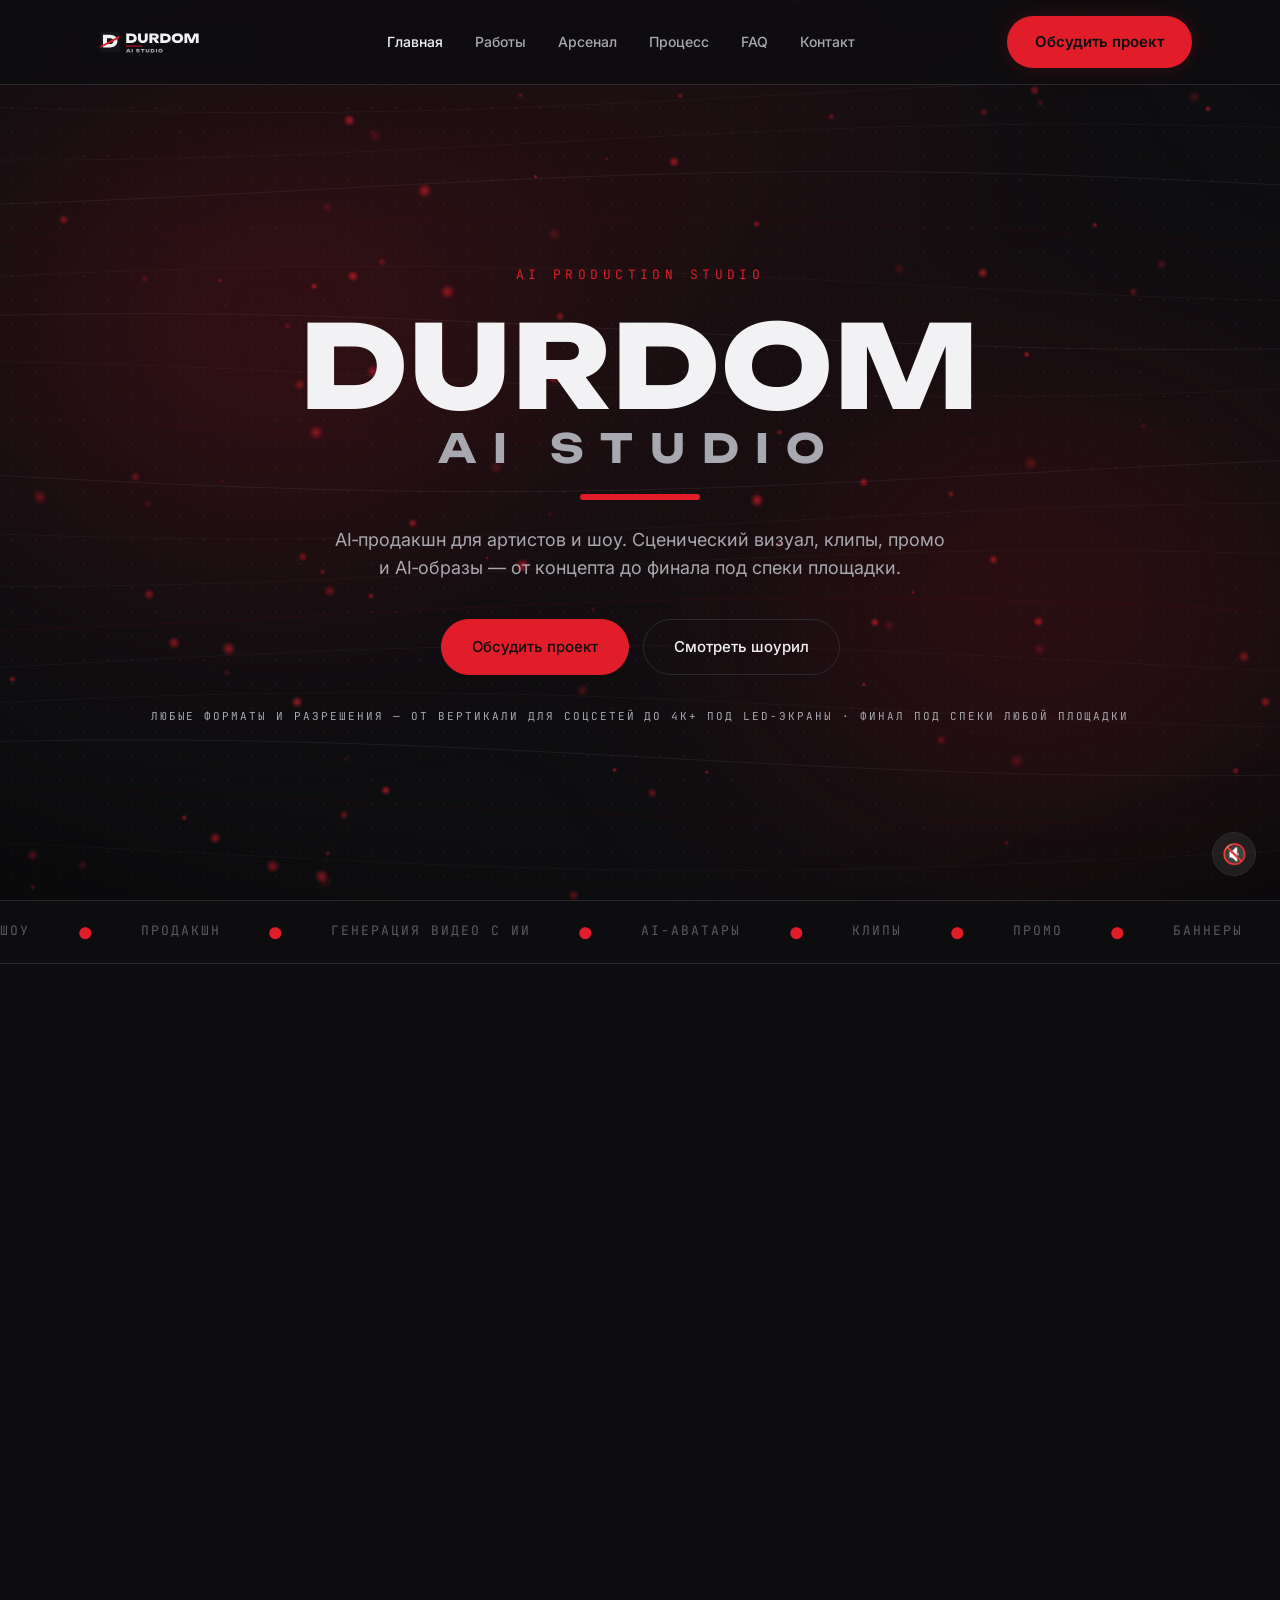
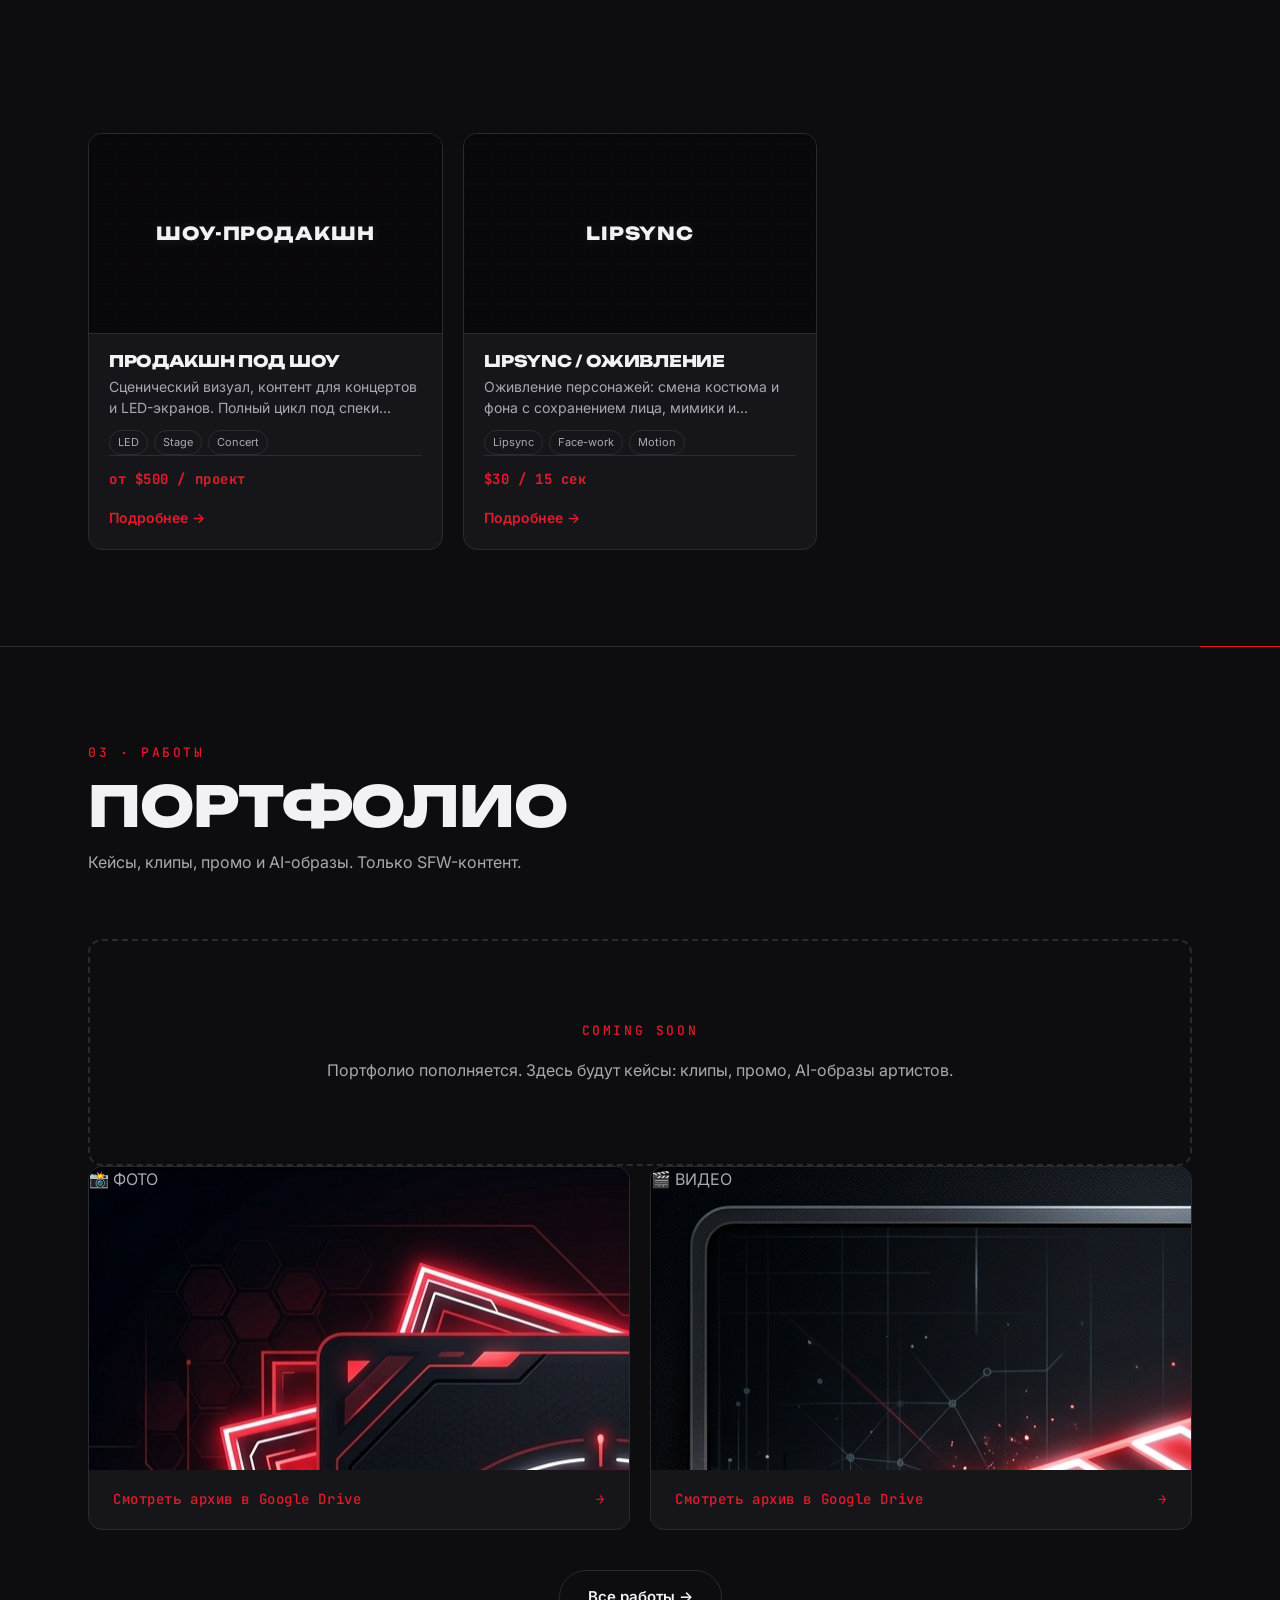
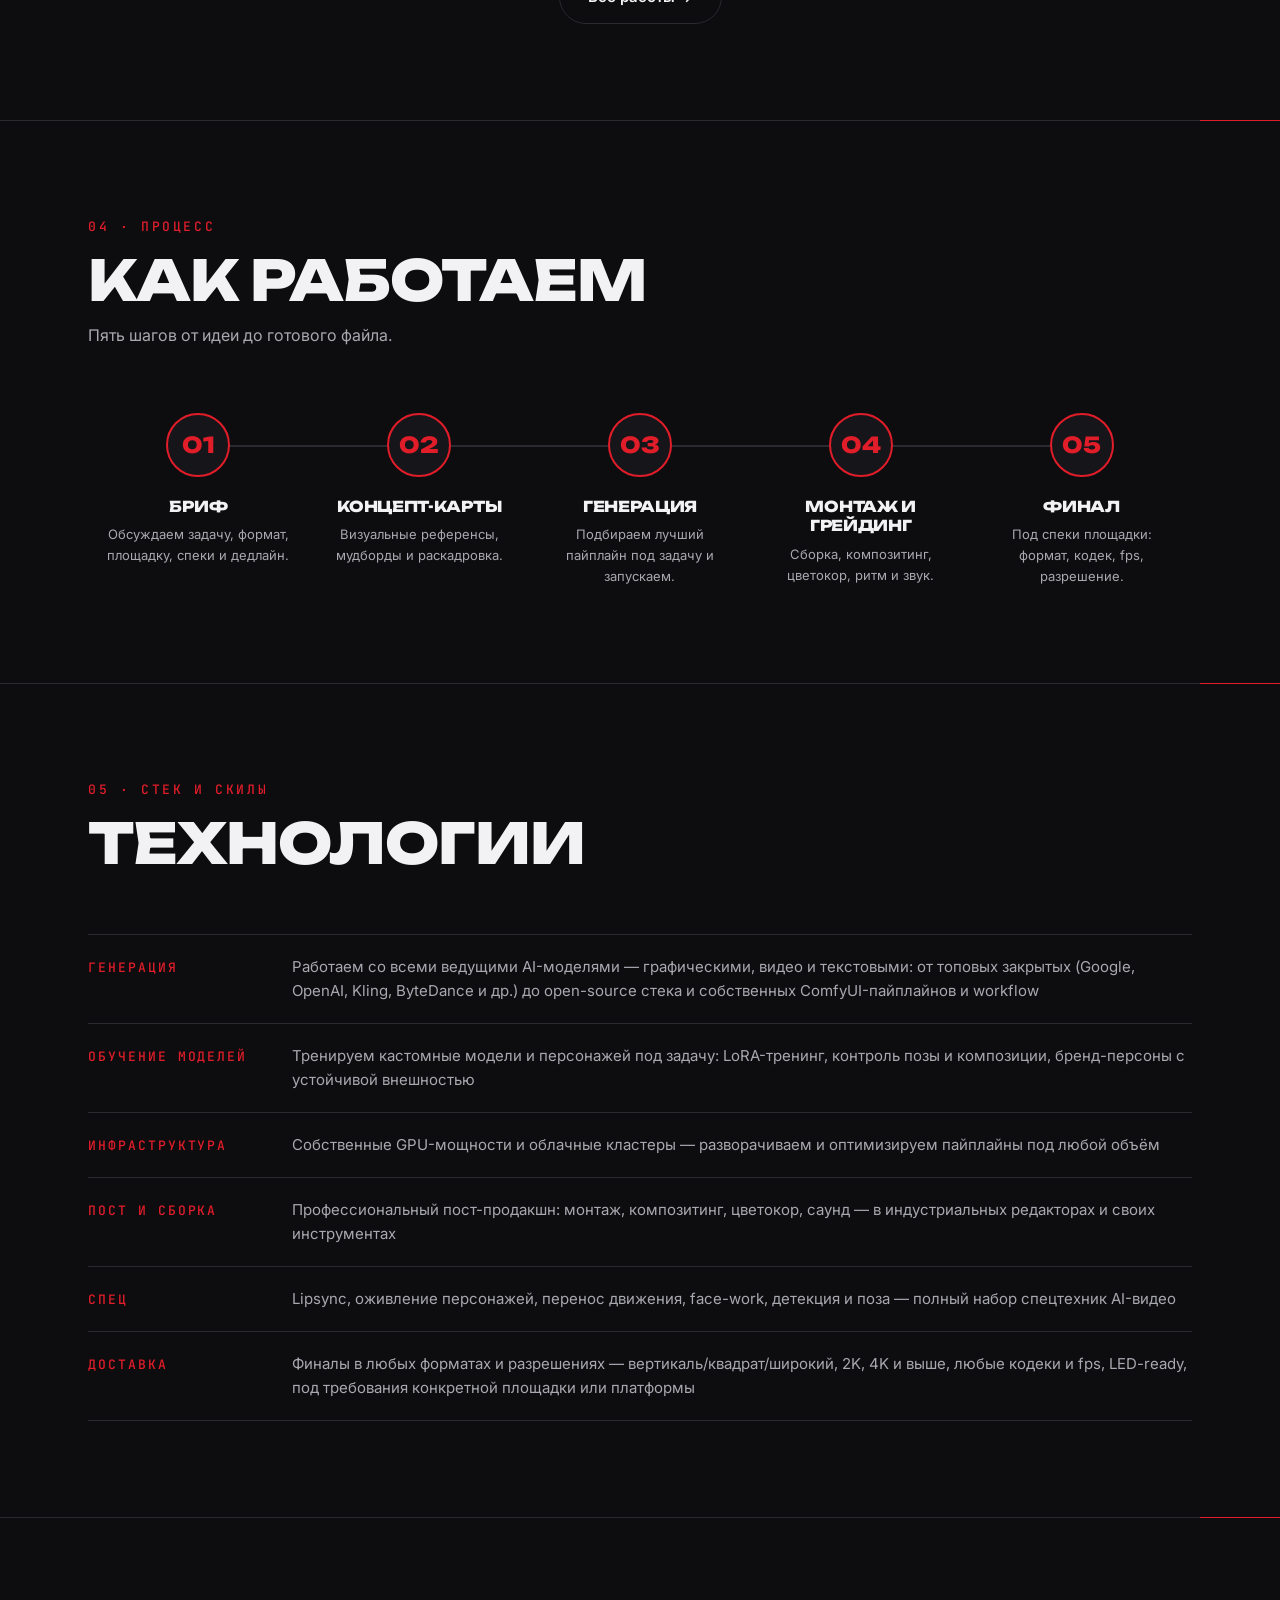
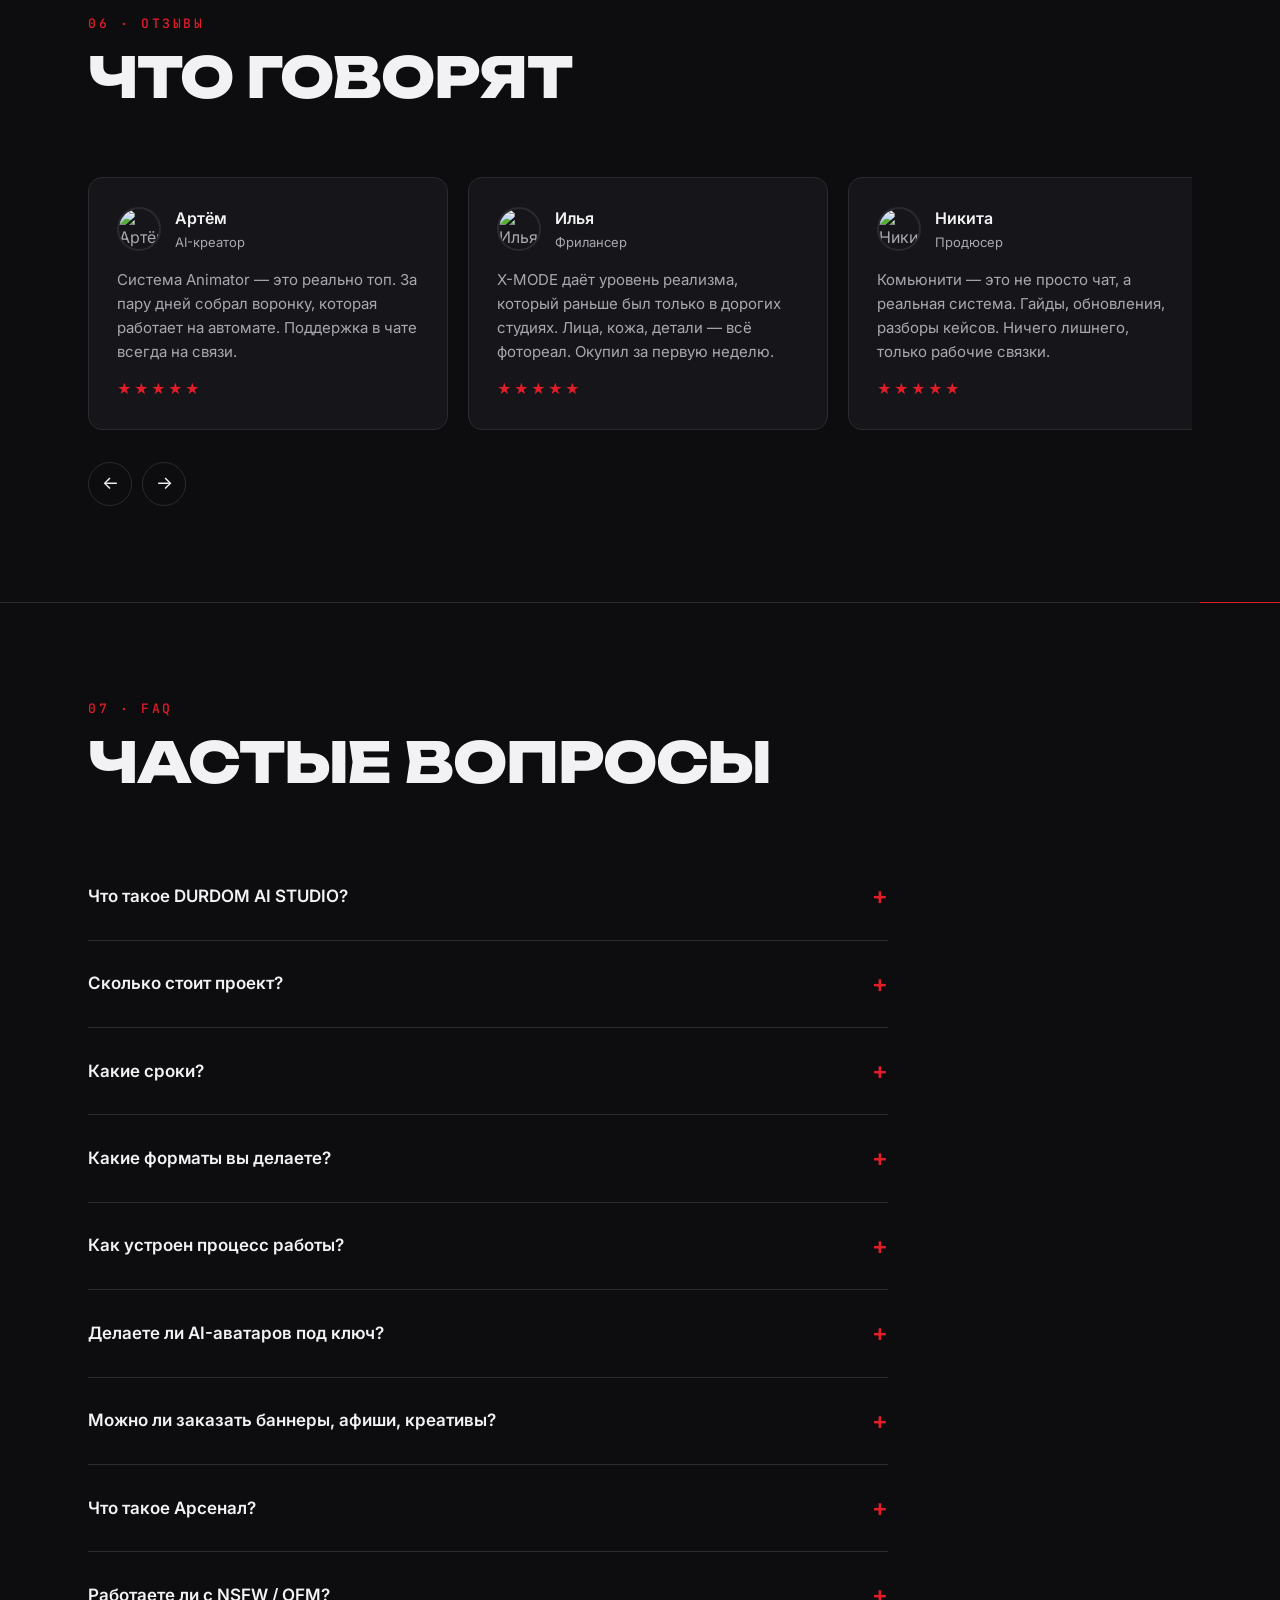
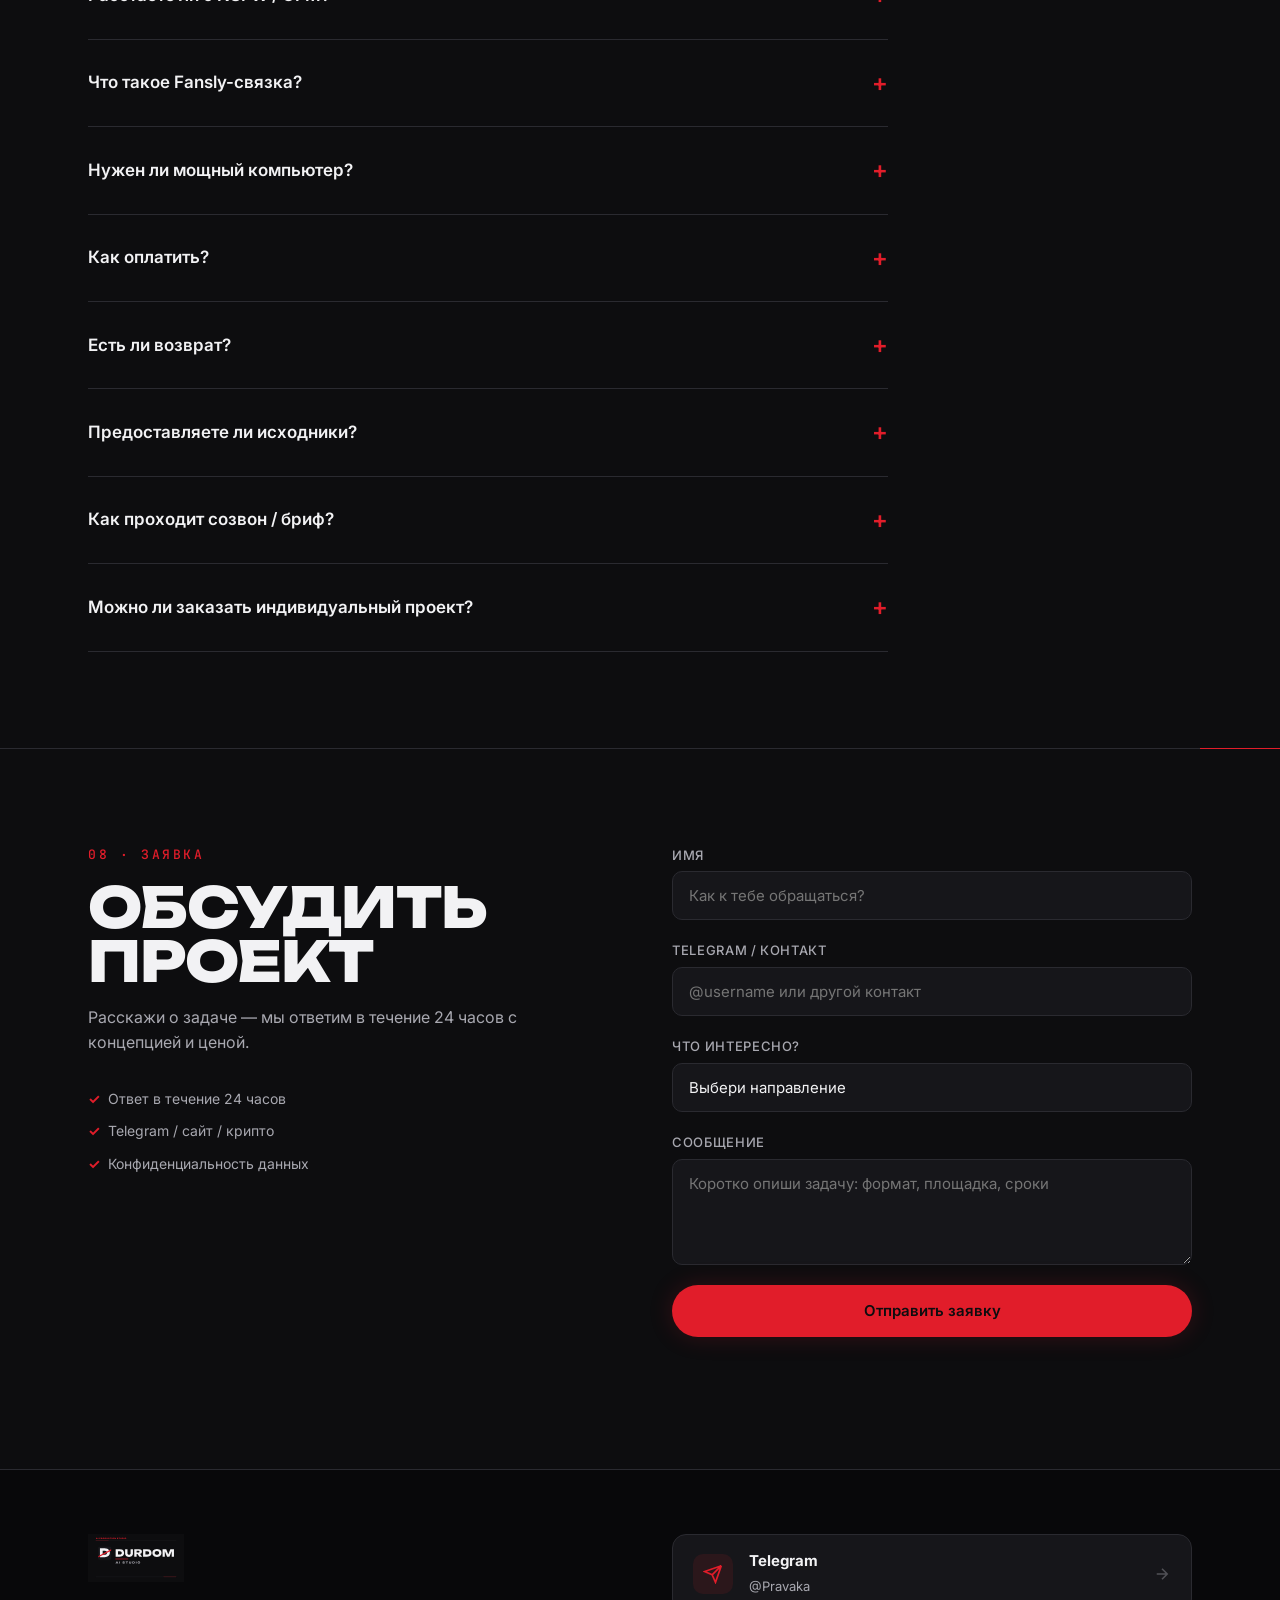
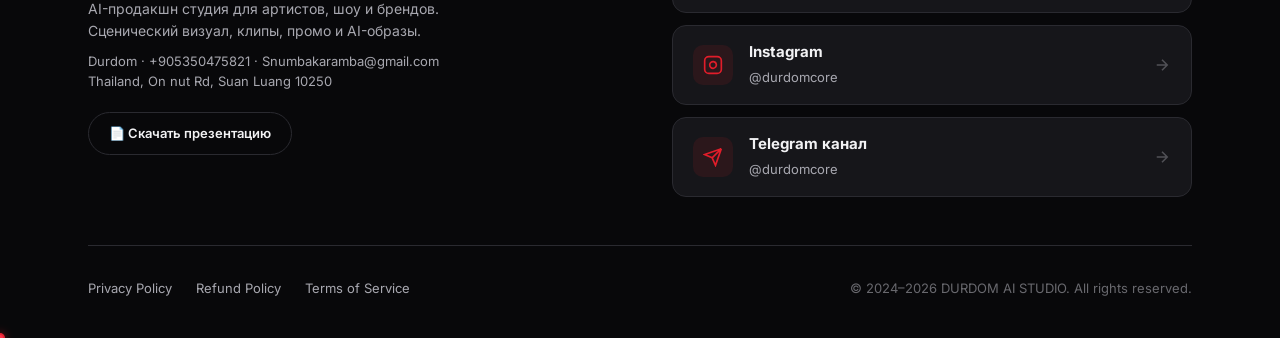
==== index.html @ 0592f868 "Add files via upload" ====
<!DOCTYPE html>
<html lang="ru">
<head>
  <meta charset="UTF-8" />
  <meta name="viewport" content="width=device-width, initial-scale=1.0" />
  <title>DURDOM AI STUDIO — AI-продакшн для артистов и шоу</title>
  <meta name="description" content="AI-продакшн студия: сценический визуал, клипы, промо и AI-образы артистов. От концепта до финала под спеки площадки." />
  <meta property="og:title" content="DURDOM AI STUDIO — AI-продакшн для артистов и шоу" />
  <meta property="og:description" content="Сценический визуал, клипы, промо и AI-образы. Любые форматы и разрешения." />
  <meta property="og:type" content="website" />
  <link rel="icon" type="image/svg+xml" href="mark.svg" />
  <link rel="preconnect" href="https://fonts.googleapis.com" />
  <link rel="preconnect" href="https://fonts.gstatic.com" crossorigin />
  <link href="https://fonts.googleapis.com/css2?family=Unbounded:wght@700;800&family=Inter:wght@300;400;500;600;700;800;900&family=JetBrains+Mono:wght@500&display=swap" rel="stylesheet" />
  <link rel="stylesheet" href="styles.css" />
</head>
<body>

  <div class="global-bg"></div>
  <canvas class="global-canvas" id="global-canvas"></canvas>

  <!-- ========== NAVIGATION ========== -->
  <header class="site-nav" id="site-nav">
    <div class="container">
      <a href="index.html" class="nav-logo">
        <img src="logo_horizontal.svg" alt="DURDOM AI STUDIO" />
      </a>
      <nav class="nav-links" id="nav-links">
        <a href="index.html" class="is-active" data-nav>Главная</a>
        <a href="works.html" data-nav>Работы</a>
        <a href="arsenal.html" data-nav>Арсенал</a>
        <a href="index.html#process" data-nav>Процесс</a>
        <a href="index.html#faq" data-nav>FAQ</a>
        <a href="index.html#inquiry" data-nav>Контакт</a>
      </nav>
      <a href="index.html#inquiry" class="btn btn--primary nav-cta">Обсудить проект</a>
      <button class="nav-burger" id="nav-burger" type="button" aria-label="Меню">
        <span></span><span></span><span></span>
      </button>
    </div>
  </header>
  <nav class="mobile-menu" id="mobile-menu" aria-hidden="true">
    <a href="index.html" data-mobile-nav>Главная</a>
    <a href="works.html" data-mobile-nav>Работы</a>
    <a href="arsenal.html" data-mobile-nav>Арсенал</a>
    <a href="index.html#process" data-mobile-nav>Процесс</a>
    <a href="index.html#faq" data-mobile-nav>FAQ</a>
    <a href="index.html#inquiry" data-mobile-nav>Контакт</a>
    <a href="index.html#inquiry" class="btn btn--primary" data-mobile-nav>Обсудить проект</a>
  </nav>

  <main>

    <!-- ========== 01 · HERO ========== -->
    <section class="hero" id="hero">
      <!-- Video background -->
      <div class="hero__video-wrap" id="hero-video-wrap">
        <video class="hero__video" id="hero-bg-video" muted loop playsinline preload="metadata"></video>
      </div>
      <!-- Darken overlay -->
      <div class="hero__overlay"></div>
      <!-- Aurora + particles -->
      <div class="aurora"></div>
      <canvas class="hero__canvas" id="hero-canvas"></canvas>
      <div class="vignette"></div>
      <div class="grain"></div>

      <div class="container hero__inner">
        <div class="content">
          <div class="tag">AI PRODUCTION STUDIO</div>
          <h1 class="wordmark">
            <span class="l1" id="wm-title"></span>
            <span class="l2">AI STUDIO</span>
          </h1>
          <div class="bar"></div>
          <p class="sub">AI&#8209;продакшн для артистов и&nbsp;шоу. Сценический визуал, клипы, промо и&nbsp;AI&#8209;образы&nbsp;— от&nbsp;концепта до&nbsp;финала под&nbsp;спеки площадки.</p>
          <div class="cta">
            <a href="#inquiry" class="btn btn-primary">Обсудить проект</a>
            <button class="btn btn-ghost" id="showreel-play-btn" type="button">Смотреть шоурил</button>
          </div>
        </div>
        <!-- Task 5: updated chips -->
        <div class="chips">Любые форматы и разрешения — от вертикали для соцсетей до 4K+ под LED-экраны · финал под спеки любой площадки</div>
      </div>
      <!-- Task 8: mute toggle -->
      <button class="hero-mute-toggle" id="hero-mute-toggle" type="button" aria-label="Включить звук">🔇</button>
    </section>

    <!-- Showreel overlay -->
    <div class="showreel-overlay" id="showreel-overlay" aria-hidden="true">
      <button class="showreel-overlay__close" id="showreel-close" aria-label="Закрыть">×</button>
      <video class="showreel-overlay__video" id="showreel-video" controls playsinline preload="none"></video>
    </div>

    <!-- ========== MARQUEE (Task 5) ========== -->
    <div class="marquee" aria-hidden="true">
      <div class="marquee__inner">
        <span class="marquee__item">ШОУ</span><span class="marquee__dot">●</span>
        <span class="marquee__item">ПРОДАКШН</span><span class="marquee__dot">●</span>
        <span class="marquee__item">ГЕНЕРАЦИЯ ВИДЕО С ИИ</span><span class="marquee__dot">●</span>
        <span class="marquee__item">AI-АВАТАРЫ</span><span class="marquee__dot">●</span>
        <span class="marquee__item">КЛИПЫ</span><span class="marquee__dot">●</span>
        <span class="marquee__item">ПРОМО</span><span class="marquee__dot">●</span>
        <span class="marquee__item">БАННЕРЫ</span><span class="marquee__dot">●</span>
        <span class="marquee__item">СЦЕНИЧЕСКИЙ ВИЗУАЛ</span><span class="marquee__dot">●</span>
        <span class="marquee__item">LED-ЭКРАНЫ</span><span class="marquee__dot">●</span>
        <span class="marquee__item">LIPSYNC</span><span class="marquee__dot">●</span>
        <span class="marquee__item">КОНЦЕПТ-АРТ</span><span class="marquee__dot">●</span>
        <span class="marquee__item">МОНТАЖ</span><span class="marquee__dot">●</span>
        <span class="marquee__item">ШОУ</span><span class="marquee__dot">●</span>
        <span class="marquee__item">ПРОДАКШН</span><span class="marquee__dot">●</span>
        <span class="marquee__item">ГЕНЕРАЦИЯ ВИДЕО С ИИ</span><span class="marquee__dot">●</span>
        <span class="marquee__item">AI-АВАТАРЫ</span><span class="marquee__dot">●</span>
        <span class="marquee__item">КЛИПЫ</span><span class="marquee__dot">●</span>
        <span class="marquee__item">ПРОМО</span><span class="marquee__dot">●</span>
        <span class="marquee__item">БАННЕРЫ</span><span class="marquee__dot">●</span>
        <span class="marquee__item">СЦЕНИЧЕСКИЙ ВИЗУАЛ</span><span class="marquee__dot">●</span>
        <span class="marquee__item">LED-ЭКРАНЫ</span><span class="marquee__dot">●</span>
        <span class="marquee__item">LIPSYNC</span><span class="marquee__dot">●</span>
        <span class="marquee__item">КОНЦЕПТ-АРТ</span><span class="marquee__dot">●</span>
        <span class="marquee__item">МОНТАЖ</span><span class="marquee__dot">●</span>
      </div>
    </div>

    <!-- ========== 02 · SERVICES (Task 3) ========== -->
    <section id="services">
      <div class="container">
        <div class="section-head reveal">
          <div class="section-label">02 · УСЛУГИ</div>
          <h2>Что мы делаем</h2>
          <p>Полный цикл AI-продакшна — от брифа до финального файла. Прайс — по запросу в Telegram.</p>
        </div>
        <div class="product-grid" id="services-grid"></div>
      </div>
    </section>

    <!-- Service Modal (Task 3) -->
    <div class="modal" id="service-modal" aria-hidden="true">
      <div class="modal__overlay" data-modal-close></div>
      <div class="modal__dialog" role="dialog" aria-modal="true" aria-labelledby="svc-modal-title">
        <button class="modal__close" type="button" data-modal-close aria-label="Закрыть">×</button>
        <div class="modal__media">
          <div class="modal__cover" style="background:linear-gradient(135deg,#0a0a0a,#1a0808);display:flex;align-items:center;justify-content:center;min-height:300px">
            <span style="font-family:var(--font-display);font-size:32px;font-weight:800;color:var(--ink);opacity:.3;text-transform:uppercase">DURDOM</span>
          </div>
        </div>
        <div class="modal__content">
          <div class="modal__crumb" style="font-family:var(--font-mono);font-size:11px;text-transform:uppercase;letter-spacing:.15em;color:var(--muted);margin-bottom:16px">Услуги</div>
          <h2 id="svc-modal-title"></h2>
          <div class="modal__section"><span>Описание</span><p id="svc-modal-description"></p></div>
          <div class="modal__section"><span>Что входит</span><ul class="modal__features" id="svc-modal-features"></ul></div>
          <div class="modal__section"><span>Технологии</span><div class="modal__tags" id="svc-modal-tags"></div></div>
          <div class="modal__section"><span class="pricing-label">ПРАЙС</span><div id="svc-modal-pricing"></div></div>
          <a href="#inquiry" class="btn btn--primary btn--full" data-modal-close>Обсудить проект <span>→</span></a>
        </div>
      </div>
    </div>

    <div class="section-line"></div>

    <!-- ========== 03 · WORKS PREVIEW ========== -->
    <section id="showreel">
      <div class="container">
        <div class="section-head reveal">
          <div class="section-label">03 · РАБОТЫ</div>
          <h2>Портфолио</h2>
          <p>Кейсы, клипы, промо и AI-образы. Только SFW-контент.</p>
        </div>

        <!-- OG Buda featured -->
        <div class="featured-case reveal" id="featured-case"></div>
        <!-- Works grid from assets.js -->
        <div class="showreel-grid" id="showreel-grid"></div>

        <!-- Task 4: Google Drive portfolio links -->
        <div class="drive-cards-grid reveal">
          <a href="https://drive.google.com/drive/u/0/folders/1uKZxNZy6cyhTm8up0E-hTRHEQsz2lCz-" target="_blank" rel="noopener" class="drive-card" id="drive-photo">
            <div class="drive-card__preview" style="background:linear-gradient(135deg,#16161a,#1a0808)">
              <span class="drive-card__icon">📸</span>
              <span class="drive-card__title">ФОТО</span>
            </div>
            <div class="drive-card__label">Смотреть архив в Google Drive <span class="drive-card__arrow">→</span></div>
          </a>
          <a href="https://drive.google.com/drive/u/0/folders/1bvKDHB0F9IIdoLWJG09wsCSOWmcuOzgq" target="_blank" rel="noopener" class="drive-card" id="drive-video">
            <div class="drive-card__preview" style="background:linear-gradient(135deg,#16161a,#0a0515)">
              <span class="drive-card__icon">🎬</span>
              <span class="drive-card__title">ВИДЕО</span>
            </div>
            <div class="drive-card__label">Смотреть архив в Google Drive <span class="drive-card__arrow">→</span></div>
          </a>
        </div>

        <div style="text-align:center;margin-top:40px" class="reveal">
          <a href="works.html" class="btn btn--secondary">Все работы →</a>
        </div>
      </div>
    </section>

    <div class="section-line"></div>

    <!-- ========== 04 · PROCESS ========== -->
    <section id="process">
      <div class="container">
        <div class="section-head reveal">
          <div class="section-label">04 · ПРОЦЕСС</div>
          <h2>Как работаем</h2>
          <p>Пять шагов от идеи до готового файла.</p>
        </div>
        <div class="process-timeline reveal">
          <div class="process-step"><div class="process-step__number">01</div><div><h3>Бриф</h3><p>Обсуждаем задачу, формат, площадку, спеки и дедлайн.</p></div></div>
          <div class="process-step"><div class="process-step__number">02</div><div><h3>Концепт-карты</h3><p>Визуальные референсы, мудборды и раскадровка.</p></div></div>
          <div class="process-step"><div class="process-step__number">03</div><div><h3>Генерация</h3><p>Подбираем лучший пайплайн под задачу и запускаем.</p></div></div>
          <div class="process-step"><div class="process-step__number">04</div><div><h3>Монтаж и грейдинг</h3><p>Сборка, композитинг, цветокор, ритм и звук.</p></div></div>
          <div class="process-step"><div class="process-step__number">05</div><div><h3>Финал</h3><p>Под спеки площадки: формат, кодек, fps, разрешение.</p></div></div>
        </div>
      </div>
    </section>

    <div class="section-line"></div>

    <!-- ========== 05 · STACK & SKILLS (Task 6) ========== -->
    <section id="stack">
      <div class="container">
        <div class="section-head reveal">
          <div class="section-label">05 · СТЕК И СКИЛЫ</div>
          <h2>Технологии</h2>
        </div>
        <div class="stack-grid reveal">
          <div class="stack-row">
            <div class="stack-row__label">Генерация</div>
            <div class="stack-row__items">Работаем со всеми ведущими AI-моделями — графическими, видео и текстовыми: от топовых закрытых (Google, OpenAI, Kling, ByteDance и др.) до open-source стека и собственных ComfyUI-пайплайнов и workflow</div>
          </div>
          <div class="stack-row">
            <div class="stack-row__label">Обучение моделей</div>
            <div class="stack-row__items">Тренируем кастомные модели и персонажей под задачу: LoRA-тренинг, контроль позы и композиции, бренд-персоны с устойчивой внешностью</div>
          </div>
          <div class="stack-row">
            <div class="stack-row__label">Инфраструктура</div>
            <div class="stack-row__items">Собственные GPU-мощности и облачные кластеры — разворачиваем и оптимизируем пайплайны под любой объём</div>
          </div>
          <div class="stack-row">
            <div class="stack-row__label">Пост и сборка</div>
            <div class="stack-row__items">Профессиональный пост-продакшн: монтаж, композитинг, цветокор, саунд — в индустриальных редакторах и своих инструментах</div>
          </div>
          <div class="stack-row">
            <div class="stack-row__label">Спец</div>
            <div class="stack-row__items">Lipsync, оживление персонажей, перенос движения, face-work, детекция и поза — полный набор спецтехник AI-видео</div>
          </div>
          <div class="stack-row">
            <div class="stack-row__label">Доставка</div>
            <div class="stack-row__items">Финалы в любых форматах и разрешениях — вертикаль/квадрат/широкий, 2K, 4K и выше, любые кодеки и fps, LED-ready, под требования конкретной площадки или платформы</div>
          </div>
        </div>
      </div>
    </section>

    <div class="section-line"></div>

    <!-- ========== 06 · REVIEWS ========== -->
    <section id="reviews">
      <div class="container">
        <div class="section-head reveal">
          <div class="section-label">06 · ОТЗЫВЫ</div>
          <h2>Что говорят</h2>
        </div>
        <div class="reviews-wrap reveal">
          <div class="reviews-slider" id="reviews-slider">
            <article class="review-card"><div class="review-card__header"><img class="review-card__avatar" src="https://i.pravatar.cc/88?img=11" alt="Артём" loading="lazy" /><div><div class="review-card__name">Артём</div><div class="review-card__role">AI-креатор</div></div></div><div class="review-card__text">Система Animator — это реально топ. За пару дней собрал воронку, которая работает на автомате. Поддержка в чате всегда на связи.</div><div class="review-card__stars">★★★★★</div></article>
            <article class="review-card"><div class="review-card__header"><img class="review-card__avatar" src="https://i.pravatar.cc/88?img=12" alt="Илья" loading="lazy" /><div><div class="review-card__name">Илья</div><div class="review-card__role">Фрилансер</div></div></div><div class="review-card__text">X-MODE даёт уровень реализма, который раньше был только в дорогих студиях. Лица, кожа, детали — всё фотореал. Окупил за первую неделю.</div><div class="review-card__stars">★★★★★</div></article>
            <article class="review-card"><div class="review-card__header"><img class="review-card__avatar" src="https://i.pravatar.cc/88?img=33" alt="Никита" loading="lazy" /><div><div class="review-card__name">Никита</div><div class="review-card__role">Продюсер</div></div></div><div class="review-card__text">Комьюнити — это не просто чат, а реальная система. Гайды, обновления, разборы кейсов. Ничего лишнего, только рабочие связки.</div><div class="review-card__stars">★★★★★</div></article>
            <article class="review-card"><div class="review-card__header"><img class="review-card__avatar" src="https://i.pravatar.cc/88?img=53" alt="Данил" loading="lazy" /><div><div class="review-card__name">Данил</div><div class="review-card__role">Контент-мейкер</div></div></div><div class="review-card__text">Пришёл без опыта, за две недели запустил первого AI-персонажа. Курс по Higgsfield — лучший вход в нишу видео.</div><div class="review-card__stars">★★★★★</div></article>
            <article class="review-card"><div class="review-card__header"><img class="review-card__avatar" src="https://i.pravatar.cc/88?img=59" alt="Максим" loading="lazy" /><div><div class="review-card__name">Максим</div><div class="review-card__role">SMM-специалист</div></div></div><div class="review-card__text">Качество визуала — на уровне продакшн-студии. Для моих клиентов это идеальное решение: быстро, красиво, стабильно.</div><div class="review-card__stars">★★★★★</div></article>
          </div>
          <div class="reviews-arrows"><button class="reviews-arrow" id="reviews-prev" aria-label="Предыдущий">←</button><button class="reviews-arrow" id="reviews-next" aria-label="Следующий">→</button></div>
        </div>
      </div>
    </section>

    <div class="section-line"></div>

    <!-- ========== 07 · FAQ (Task 7: expanded) ========== -->
    <section id="faq">
      <div class="container">
        <div class="section-head reveal">
          <div class="section-label">07 · FAQ</div>
          <h2>Частые вопросы</h2>
        </div>
        <div class="faq-list reveal" id="faq-list">
          <div class="faq-item"><button class="faq-q" aria-expanded="false">Что такое DURDOM AI STUDIO?</button><div class="faq-a" role="region"><p>DURDOM AI STUDIO — это AI-продакшн студия для артистов, шоу и брендов. Мы создаём сценический визуал, клипы, промо, AI-образы и контент — от концепта до финального файла. Работаем со всеми ведущими AI-моделями и собственными пайплайнами.</p></div></div>

          <div class="faq-item"><button class="faq-q" aria-expanded="false">Сколько стоит проект?</button><div class="faq-a" role="region"><p>Каждый проект считается индивидуально — зависит от объёма, сроков и формата. Напиши в Telegram <a href="https://t.me/Pravaka" target="_blank" style="color:var(--red)">@Pravaka</a> или оставь заявку — пришлём прайс и предложим варианты под бюджет.</p></div></div>

          <div class="faq-item"><button class="faq-q" aria-expanded="false">Какие сроки?</button><div class="faq-a" role="region"><p>Экспресс-задачи (баннер, пост, короткий ролик) — от 1 до 3 дней. Стандартные проекты (клип, промо, серия AI-образов) — от 3 до 14 дней. Сложные проекты (полный сценический визуал, пакет контента) — обсуждаем индивидуально. Срок зависит от объёма, формата и текущей загрузки.</p></div></div>

          <div class="faq-item"><button class="faq-q" aria-expanded="false">Какие форматы вы делаете?</button><div class="faq-a" role="region"><p>Любые: видео для LED-экранов (4K и выше, Hap, любой fps), клипы, промо-ролики, AI-фото, lipsync-видео, motion-графику, баннеры, афиши, обложки. Финал — строго под спеки площадки: разрешение, кодек, fps, цветовой профиль.</p></div></div>

          <div class="faq-item"><button class="faq-q" aria-expanded="false">Как устроен процесс работы?</button><div class="faq-a" role="region"><p>Бриф → Концепт-карты и мудборды → AI-генерация → Монтаж и грейдинг → Финал под спеки площадки. На каждом этапе — согласование. Обычно весь цикл занимает от 3 до 14 дней в зависимости от объёма.</p></div></div>

          <div class="faq-item"><button class="faq-q" aria-expanded="false">Делаете ли AI-аватаров под ключ?</button><div class="faq-a" role="region"><p>Да. Создаём полный образ: внешность, стиль, сеттинг. Тренируем LoRA под лицо, настраиваем контент-систему, обучаем работе. На выходе — готовый аватар с возможностью генерить контент самостоятельно или заказывать у нас.</p></div></div>

          <div class="faq-item"><button class="faq-q" aria-expanded="false">Можно ли заказать баннеры, афиши, креативы?</button><div class="faq-a" role="region"><p>Да, для любых ниш: шоу, бизнес, e-com, digital. Ключевые визуалы, афиши концертов, обложки альбомов, баннеры для маркетплейсов, рекламные креативы. От концепта до финальных макетов в нужных форматах.</p></div></div>

          <div class="faq-item"><button class="faq-q" aria-expanded="false">Что такое Арсенал?</button><div class="faq-a" role="region"><p>Арсенал — закрытый раздел с инструментами для самостоятельной работы: ComfyUI-workflows (Animator, X-MODE), курсы, приватное комьюнити, Fansly-связки и верификации. Для тех, кто хочет систему, а не только заказ. <a href="arsenal.html" style="color:var(--red)">Открыть Арсенал →</a></p></div></div>

          <div class="faq-item"><button class="faq-q" aria-expanded="false">Работаете ли с NSFW / OFM?</button><div class="faq-a" role="region"><p>Да, в закрытом формате. Инструменты и связки — в Арсенале (X-MODE, Fansly-связка, верификации). Услуги по NSFW — по запросу. На публичных страницах сайта только SFW-контент.</p></div></div>

          <div class="faq-item"><button class="faq-q" aria-expanded="false">Что такое Fansly-связка?</button><div class="faq-a" role="region"><p>Внутренняя система прямого трафика через FYP Fansly — без прогрева инсты и сложных воронок. Быстрый выход на заработок с AI-аватаром. Подробности — в <a href="arsenal.html" style="color:var(--red)">Арсенале</a>.</p></div></div>

          <div class="faq-item"><button class="faq-q" aria-expanded="false">Нужен ли мощный компьютер?</button><div class="faq-a" role="region"><p>Для заказа продакшна — нет, всё делаем мы. Для Арсенала (workflows Animator, X-MODE) нужен GPU: RTX 3090+ или облачный сервер (Vast.ai, RunPod). Для курса по Higgsfield — только браузер.</p></div></div>

          <div class="faq-item"><button class="faq-q" aria-expanded="false">Как оплатить?</button><div class="faq-a" role="region"><p>Крипто (USDT, BTC, ETH и другие) через Cryptomus. Безопасно, быстро, анонимно. Для кастомных проектов — обсуждаем индивидуально.</p></div></div>

          <div class="faq-item"><button class="faq-q" aria-expanded="false">Есть ли возврат?</button><div class="faq-a" role="region"><p>Цифровые продукты возврату не подлежат после получения доступа — это стандарт индустрии. Подробности — в <a href="refund.html" style="color:var(--red)">Refund Policy</a>. Если есть вопрос — всегда можно написать.</p></div></div>

          <div class="faq-item"><button class="faq-q" aria-expanded="false">Предоставляете ли исходники?</button><div class="faq-a" role="region"><p>По договорённости. Финальные файлы — всегда. Исходники проекта (проектные файлы, сырые материалы, LoRA-модели) — опционально, обсуждается на этапе брифа.</p></div></div>

          <div class="faq-item"><button class="faq-q" aria-expanded="false">Как проходит созвон / бриф?</button><div class="faq-a" role="region"><p>Через Telegram, 15–30 минут. Обсуждаем задачу, показываю релевантные кейсы, предлагаю варианты. После — фиксируем бриф и стартуем. Можно и перепиской, если удобнее.</p></div></div>

          <div class="faq-item"><button class="faq-q" aria-expanded="false">Можно ли заказать индивидуальный проект?</button><div class="faq-a" role="region"><p>Да. Заполни форму ниже или напиши напрямую в Telegram <a href="https://t.me/Pravaka" target="_blank" style="color:var(--red)">@Pravaka</a>. Разберём задачу, предложим решение и озвучим сроки.</p></div></div>
        </div>
      </div>
    </section>

    <div class="section-line"></div>

    <!-- ========== 08 · INQUIRY ========== -->
    <section id="inquiry">
      <div class="container">
        <div class="inquiry-grid">
          <div class="inquiry-info reveal">
            <div class="section-label">08 · ЗАЯВКА</div>
            <h2>Обсудить проект</h2>
            <p>Расскажи о задаче — мы ответим в течение 24 часов с концепцией и ценой.</p>
            <div class="inquiry-trust">
              <div>Ответ в течение 24 часов</div>
              <div>Telegram / сайт / крипто</div>
              <div>Конфиденциальность данных</div>
            </div>
          </div>
          <form class="lead-form reveal" id="inquiry-form" autocomplete="off">
            <label>Имя<input type="text" name="name" id="inq-name" placeholder="Как к тебе обращаться?" required /></label>
            <label>Telegram / контакт<input type="text" name="telegram" id="inq-telegram" placeholder="@username или другой контакт" required /></label>
            <label>Что интересно?
              <select name="product" id="inq-product" required>
                <option value="">Выбери направление</option>
                <option value="Продакшн под шоу">Продакшн под шоу / LED-визуал</option>
                <option value="Клип / Промо">Клип / Промо-ролик</option>
                <option value="AI-аватары">AI-аватары под ключ</option>
                <option value="Баннеры и визуал">Баннеры / Афиши / Креативы</option>
                <option value="Lipsync">Lipsync / оживление</option>
                <option value="Animator V2.1">Animator V2.1 — $100</option>
                <option value="X-MODE V2.1">X-MODE V2.1 — $100</option>
                <option value="Private Community">Private Community — $190</option>
                <option value="Fansly-связка">Fansly-связка — $100</option>
                <option value="Higgsfield AI Video Course">Higgsfield Course — $50</option>
                <option value="Consultation">Консультация</option>
              </select>
            </label>
            <label>Сообщение<textarea name="message" id="inq-message" rows="4" placeholder="Коротко опиши задачу: формат, площадка, сроки"></textarea></label>
            <button class="btn btn--primary btn--full" id="inquiry-submit" type="submit"><span id="submit-text">Отправить заявку</span></button>
            <div class="form-status" id="form-status"></div>
          </form>
        </div>
      </div>
    </section>

  </main>

  <!-- ========== FOOTER ========== -->
  <footer class="site-footer">
    <div class="container">
      <div class="footer-top">
        <div class="footer-brand">
          <img src="logo_primary.svg" alt="DURDOM AI STUDIO" class="footer-logo" style="height:48px;margin-bottom:16px" />
          <p>AI-продакшн студия для артистов, шоу и брендов. Сценический визуал, клипы, промо и AI-образы.</p>
          <div class="footer-contact-info">
            <div>Durdom · +905350475821 · Snumbakaramba@gmail.com</div>
            <div>Thailand, On nut Rd, Suan Luang 10250</div>
          </div>
          <a href="DURDOM_AI_STUDIO_onepager.pdf" target="_blank" class="btn btn--secondary" style="margin-top:20px;font-size:13px;padding:10px 20px">📄 Скачать презентацию</a>
        </div>
        <div class="footer-socials">
          <a href="https://t.me/Pravaka" target="_blank" rel="noopener" class="social-card">
            <div class="social-card__icon"><svg viewBox="0 0 24 24" fill="none" stroke="currentColor" stroke-width="2"><path d="M22 2L11 13M22 2L15 22L11 13M11 13L2 9L22 2"/></svg></div>
            <div class="social-card__info"><strong>Telegram</strong><span>@Pravaka</span></div>
            <svg class="social-card__arrow" viewBox="0 0 24 24" fill="none" stroke="currentColor" stroke-width="2"><path d="M5 12h14M12 5l7 7-7 7"/></svg>
          </a>
          <a href="https://instagram.com/durdomcore" target="_blank" rel="noopener" class="social-card">
            <div class="social-card__icon"><svg viewBox="0 0 24 24" fill="none" stroke="currentColor" stroke-width="2"><rect x="2" y="2" width="20" height="20" rx="5" ry="5"></rect><path d="M16 11.37A4 4 0 1 1 12.63 8 4 4 0 0 1 16 11.37z"></path><line x1="17.5" y1="6.5" x2="17.51" y2="6.5"></line></svg></div>
            <div class="social-card__info"><strong>Instagram</strong><span>@durdomcore</span></div>
            <svg class="social-card__arrow" viewBox="0 0 24 24" fill="none" stroke="currentColor" stroke-width="2"><path d="M5 12h14M12 5l7 7-7 7"/></svg>
          </a>
          <a href="https://t.me/durdomcore" target="_blank" rel="noopener" class="social-card">
            <div class="social-card__icon"><svg viewBox="0 0 24 24" fill="none" stroke="currentColor" stroke-width="2"><path d="M22 2L11 13M22 2L15 22L11 13M11 13L2 9L22 2"/></svg></div>
            <div class="social-card__info"><strong>Telegram канал</strong><span>@durdomcore</span></div>
            <svg class="social-card__arrow" viewBox="0 0 24 24" fill="none" stroke="currentColor" stroke-width="2"><path d="M5 12h14M12 5l7 7-7 7"/></svg>
          </a>
        </div>
      </div>
      <div class="footer-bottom">
        <div class="footer-legal">
          <a href="privacy.html">Privacy Policy</a>
          <a href="refund.html">Refund Policy</a>
          <a href="terms.html">Terms of Service</a>
        </div>
        <div class="footer-copy">© 2024–2026 DURDOM AI STUDIO. All rights reserved.</div>
      </div>
    </div>
  </footer>

  <!-- ========== LIGHTBOX ========== -->
  <div class="photo-lightbox" id="photo-lightbox"><button class="photo-lightbox__close" aria-label="Close">×</button><img src="" alt="" /></div>

  <!-- ========== SCRIPTS ========== -->
  <script src="https://cdnjs.cloudflare.com/ajax/libs/gsap/3.12.5/gsap.min.js" defer></script>
  <script src="https://cdnjs.cloudflare.com/ajax/libs/gsap/3.12.5/ScrollTrigger.min.js" defer></script>
  <script src="assets.js" defer></script>
  <script src="script.js" defer></script>
</body>
</html>
---- styles.css ----
/* ============================================================
   DURDOM AI STUDIO — Design System & Styles
   Multi-page: index.html, works.html, arsenal.html
   Based on DURDOM_AI_STUDIO_DESIGN.md
   ============================================================ */

/* === 1. TOKENS === */
:root {
  --void: #08080a;
  --base: #0d0d0f;
  --surface: #16161a;
  --red: #e11d2a;
  --red-deep: #8f1319;
  --red-glow: rgba(225,29,42,.18);
  --ink: #f2f2f4;
  --muted: #a8a8b0;
  --line: #2a2a30;
  --font-display: 'Unbounded', sans-serif;
  --font-body: 'Inter', sans-serif;
  --font-mono: 'JetBrains Mono', monospace;
  --radius-card: 14px;
  --radius-btn: 100px;
  --container: 1200px;
  --ease: cubic-bezier(.4, 0, .2, 1);
}

/* === 2. RESET & BASE === */
*, *::before, *::after { box-sizing: border-box; margin: 0; padding: 0; }
html { scroll-behavior: smooth; -webkit-font-smoothing: antialiased; -moz-osx-font-smoothing: grayscale; }
body { font-family: var(--font-body); font-size: 16px; line-height: 1.6; color: var(--muted); background: var(--base); overflow-x: hidden; }
img, video { display: block; max-width: 100%; }
a { color: inherit; text-decoration: none; }
button { font: inherit; cursor: pointer; border: none; background: none; color: inherit; }
ul, ol { list-style: none; }
::selection { background: var(--red); color: var(--ink); }
:focus-visible { outline: 2px solid var(--red); outline-offset: 2px; }

/* === 3. TYPOGRAPHY === */
h1, h2, h3, h4 { font-family: var(--font-display); color: var(--ink); font-weight: 800; text-transform: uppercase; line-height: 0.96; letter-spacing: -0.02em; }
h1 { font-size: clamp(48px, 8vw, 96px); }
h2 { font-size: clamp(32px, 5vw, 56px); }
h3 { font-size: clamp(20px, 2.5vw, 28px); }
p { max-width: 65ch; }
.section-label { font-family: var(--font-mono); font-size: 13px; font-weight: 500; text-transform: uppercase; letter-spacing: 0.2em; color: var(--red); margin-bottom: 16px; }
.tech-chip { font-family: var(--font-mono); font-size: 12px; font-weight: 500; text-transform: uppercase; letter-spacing: 0.15em; color: var(--muted); padding: 6px 14px; border: 1px solid var(--line); border-radius: 100px; display: inline-block; white-space: nowrap; }

/* === 4. LAYOUT === */
.container { width: min(var(--container), 100%); margin: 0 auto; padding: 0 48px; }
section { padding: 96px 0; position: relative; }
.section-head { margin-bottom: 64px; }
.section-head p { margin-top: 16px; max-width: 600px; }

/* === 5. BUTTONS === */
.btn { display: inline-flex; align-items: center; justify-content: center; gap: 10px; font-family: var(--font-body); font-weight: 600; font-size: 15px; border-radius: var(--radius-btn); padding: 14px 28px; transition: all .4s var(--ease); white-space: nowrap; }
.btn--primary { background: var(--red); color: var(--base); box-shadow: 0 0 24px var(--red-glow); }
.btn--primary:hover { background: var(--red-deep); box-shadow: 0 0 40px var(--red-glow), 0 0 80px rgba(225,29,42,.1); transform: translateY(-2px); }
.btn--secondary { background: transparent; color: var(--ink); border: 1px solid var(--line); }
.btn--secondary:hover { border-color: var(--red); color: var(--ink); }
.btn--full { width: 100%; }
.btn svg { width: 18px; height: 18px; }
/* durdom_hero.html button compat */
.btn-primary { background: var(--red); color: var(--base); border: 1px solid var(--red); font-family: var(--font-body); font-weight: 500; font-size: 15px; padding: 15px 30px; border-radius: 100px; cursor: pointer; transition: .25s ease; text-decoration: none; display: inline-block; }
.btn-primary:hover { background: var(--red-deep); color: var(--ink); box-shadow: 0 0 28px rgba(225,29,42,.45); }
.btn-ghost { background: transparent; color: var(--ink); border: 1px solid var(--line); font-family: var(--font-body); font-weight: 500; font-size: 15px; padding: 15px 30px; border-radius: 100px; cursor: pointer; transition: .25s ease; text-decoration: none; display: inline-block; }
.btn-ghost:hover { border-color: var(--red); }

/* === 6. CARDS === */
.card { background: var(--surface); border: 1px solid var(--line); border-radius: var(--radius-card); padding: 28px; transition: all .4s var(--ease); }
.card:hover { border-color: var(--red); transform: translateY(-4px); box-shadow: 0 0 28px var(--red-glow); }

/* === 7. GLOBAL BACKGROUND === */
.global-bg { position: fixed; inset: 0; z-index: -2; background: var(--base); }
.global-bg::after { content: ''; position: absolute; inset: 0; background-image: radial-gradient(rgba(255,255,255,.03) 1px, transparent 1px); background-size: 24px 24px; }
.global-canvas { position: fixed; inset: 0; z-index: -1; pointer-events: none; }

/* === 8. NAVIGATION === */
.site-nav { position: fixed; top: 0; left: 0; right: 0; z-index: 1000; padding: 16px 0; background: rgba(13,13,15,.8); backdrop-filter: blur(16px); -webkit-backdrop-filter: blur(16px); border-bottom: 1px solid var(--line); transition: box-shadow .3s var(--ease); }
.site-nav.is-scrolled { box-shadow: 0 4px 30px rgba(0,0,0,.4); }
.site-nav .container { display: flex; align-items: center; justify-content: space-between; }
.nav-logo { display: flex; align-items: center; gap: 12px; }
.nav-logo img { height: 36px; width: auto; }
.nav-links { display: flex; align-items: center; gap: 32px; }
.nav-links a { font-size: 14px; font-weight: 500; color: var(--muted); transition: color .3s; }
.nav-links a:hover, .nav-links a.is-active { color: var(--ink); }
.nav-cta { margin-left: 16px; }
.nav-burger { display: none; width: 32px; height: 32px; flex-direction: column; justify-content: center; gap: 6px; }
.nav-burger span { display: block; width: 100%; height: 2px; background: var(--ink); border-radius: 2px; transition: all .3s; }
.nav-burger.is-open span:nth-child(1) { transform: rotate(45deg) translate(3px, 3px); }
.nav-burger.is-open span:nth-child(2) { opacity: 0; }
.nav-burger.is-open span:nth-child(3) { transform: rotate(-45deg) translate(3px, -3px); }
.mobile-menu { display: none; position: fixed; inset: 0; top: 70px; background: rgba(8,8,10,.96); backdrop-filter: blur(20px); z-index: 999; padding: 48px; flex-direction: column; gap: 24px; }
.mobile-menu.is-open { display: flex; }
.mobile-menu a { font-family: var(--font-display); font-size: 24px; font-weight: 700; color: var(--ink); text-transform: uppercase; }

/* === 9. HERO (cinematic, with video + aurora + particles) === */
.hero { position: relative; width: 100%; min-height: 100vh; overflow: hidden; display: flex; align-items: center; justify-content: center; }
.hero__video-wrap { position: absolute; inset: 0; z-index: 0; }
.hero__video-wrap video { width: 100%; height: 100%; object-fit: cover; }
.aurora { position: absolute; inset: -20%; z-index: 1; filter: blur(90px); opacity: .55;
  background:
    radial-gradient(38% 42% at 30% 40%, rgba(225,29,42,.40), transparent 70%),
    radial-gradient(34% 38% at 72% 62%, rgba(143,19,25,.55), transparent 72%),
    radial-gradient(30% 30% at 55% 25%, rgba(225,29,42,.18), transparent 70%);
  animation: drift 22s ease-in-out infinite alternate;
}
@keyframes drift { 0%{transform:translate(-3%,-2%) scale(1.05)} 50%{transform:translate(4%,3%) scale(1.15)} 100%{transform:translate(-2%,4%) scale(1.08)} }
.hero__canvas { position: absolute; inset: 0; z-index: 2; display: block; }
.vignette { position: absolute; inset: 0; z-index: 3; pointer-events: none;
  background: radial-gradient(120% 90% at 50% 45%, transparent 55%, rgba(0,0,0,.78) 100%); }
.grain { position: absolute; inset: 0; z-index: 4; pointer-events: none; opacity: .05; mix-blend-mode: overlay;
  background-image: url("data:image/svg+xml,%3Csvg xmlns='http://www.w3.org/2000/svg' width='120' height='120'%3E%3Cfilter id='n'%3E%3CfeTurbulence type='fractalNoise' baseFrequency='0.9' numOctaves='2'/%3E%3C/filter%3E%3Crect width='100%25' height='100%25' filter='url(%23n)'/%3E%3C/svg%3E"); }
.hero__inner { position: relative; z-index: 5; text-align: center; padding: 120px 24px 80px; width: 100%; }
.content { max-width: 960px; margin: 0 auto; }
.tag { font-family: var(--font-mono); font-size: 13px; letter-spacing: .34em; color: var(--red); text-transform: uppercase; margin-bottom: 26px;
  opacity: 0; transform: translateY(14px); animation: rise .8s .1s forwards cubic-bezier(.2,.7,.2,1); }
.wordmark { font-family: var(--font-display); font-weight: 800; line-height: .94; letter-spacing: .01em; text-transform: uppercase; }
.wordmark .l1 { display: block; font-size: clamp(44px,9vw,116px); color: var(--ink); }
.wordmark .l2 { display: block; font-size: clamp(20px,3.4vw,40px); color: var(--muted); letter-spacing: .42em; margin-top: 10px; font-weight: 700; }
.wordmark span.reveal-letter { display: inline-block; opacity: 0; transform: translateY(120%); animation: letter .7s forwards cubic-bezier(.2,.75,.15,1); }
.bar { width: 120px; height: 6px; background: var(--red); margin: 26px auto 0; border-radius: 3px;
  transform: scaleX(0); transform-origin: center; animation: grow .7s .75s forwards cubic-bezier(.2,.7,.2,1); }
.sub { margin-top: 26px; font-size: clamp(14px,1.7vw,18px); color: var(--muted); line-height: 1.6; max-width: 620px; margin-left: auto; margin-right: auto;
  opacity: 0; transform: translateY(14px); animation: rise .8s .95s forwards cubic-bezier(.2,.7,.2,1); }
.cta { margin-top: 36px; display: flex; gap: 14px; justify-content: center; flex-wrap: wrap;
  opacity: 0; transform: translateY(14px); animation: rise .8s 1.1s forwards cubic-bezier(.2,.7,.2,1); }
.chips { position: absolute; left: 0; right: 0; bottom: 30px; z-index: 5; text-align: center;
  font-family: var(--font-mono); font-size: 11px; letter-spacing: .18em; color: var(--muted); text-transform: uppercase;
  opacity: 0; animation: rise .8s 1.3s forwards; }
.chips b { color: var(--red); font-weight: 500; }

/* Hero animations */
@keyframes rise { to { opacity:1; transform:translateY(0) } }
@keyframes letter { to { opacity:1; transform:translateY(0) } }
@keyframes grow { to { transform:scaleX(1) } }

/* Showreel overlay */
.showreel-overlay { position: fixed; inset: 0; z-index: 3000; background: rgba(0,0,0,.95); display: flex; align-items: center; justify-content: center;
  opacity: 0; pointer-events: none; transition: opacity .4s; }
.showreel-overlay.is-open { opacity: 1; pointer-events: auto; }
.showreel-overlay__close { position: absolute; top: 24px; right: 24px; width: 48px; height: 48px; background: rgba(255,255,255,.1); border: 1px solid rgba(255,255,255,.2);
  border-radius: 50%; color: #fff; font-size: 24px; display: flex; align-items: center; justify-content: center; z-index: 10; transition: background .2s; }
.showreel-overlay__close:hover { background: rgba(255,255,255,.25); }
.showreel-overlay__video { max-width: 90vw; max-height: 85vh; border-radius: var(--radius-card); background: #000; }

/* === 10. SERVICES === */
.services-grid { display: grid; grid-template-columns: repeat(3, 1fr); gap: 20px; }
.service-card { padding: 32px; }
.service-card__icon { font-size: 32px; margin-bottom: 20px; }
.service-card h3 { font-size: 18px; margin-bottom: 12px; line-height: 1.2; }
.service-card p { font-size: 15px; line-height: 1.5; }

/* === 11. SHOWREEL / WORKS === */
.showreel-tabs { display: flex; gap: 10px; flex-wrap: wrap; margin-bottom: 40px; }
.showreel-tab { padding: 10px 22px; border-radius: var(--radius-btn); border: 1px solid var(--line); background: transparent; color: var(--muted); font-size: 14px; font-weight: 500; transition: all .3s; }
.showreel-tab.is-active, .showreel-tab:hover { background: var(--red); color: var(--ink); border-color: var(--red); }
.showreel-grid { display: grid; grid-template-columns: repeat(3, 1fr); gap: 20px; }
.showreel-card { border-radius: var(--radius-card); overflow: hidden; position: relative; aspect-ratio: 16/9; background: var(--surface); border: 1px solid var(--line); transition: all .4s var(--ease); cursor: pointer; }
.showreel-card:hover { border-color: var(--red); transform: translateY(-4px); box-shadow: 0 0 28px var(--red-glow); }
.showreel-card img, .showreel-card video { width: 100%; height: 100%; object-fit: cover; }
.showreel-card__overlay { position: absolute; bottom: 0; left: 0; right: 0; padding: 20px; background: linear-gradient(transparent, rgba(8,8,10,.9)); }
.showreel-card__overlay span { font-family: var(--font-mono); font-size: 11px; color: var(--red); text-transform: uppercase; letter-spacing: 0.15em; }
.showreel-card__overlay p { font-size: 14px; color: var(--ink); margin-top: 4px; }
.showreel-card__play { position: absolute; inset: 0; display: flex; align-items: center; justify-content: center; z-index: 2; }
.showreel-card__play span { width: 56px; height: 56px; border-radius: 50%; background: rgba(225,29,42,.8); display: flex; align-items: center; justify-content: center; color: #fff; font-size: 20px; transition: transform .3s, background .3s; }
.showreel-card:hover .showreel-card__play span { transform: scale(1.1); background: var(--red); }
.showreel-placeholder { grid-column: 1 / -1; padding: 80px 40px; text-align: center; border: 2px dashed var(--line); border-radius: var(--radius-card); }
.showreel-placeholder p { margin: 0 auto; color: var(--muted); }

/* Featured case (OG Buda) */
.featured-case { margin-bottom: 32px; }
.featured-card { display: grid; grid-template-columns: auto 1fr; gap: 32px; background: var(--surface); border: 1px solid var(--line); border-radius: var(--radius-card); overflow: hidden; transition: all .4s var(--ease); cursor: pointer; }
.featured-card:hover { border-color: var(--red); box-shadow: 0 0 40px var(--red-glow); }
.featured-card__video { width: 280px; aspect-ratio: 9/16; overflow: hidden; position: relative; background: #000; flex-shrink: 0; }
.featured-card__video video, .featured-card__video img { width: 100%; height: 100%; object-fit: cover; }
.featured-card__play { position: absolute; inset: 0; display: flex; align-items: center; justify-content: center; }
.featured-card__play span { width: 64px; height: 64px; border-radius: 50%; background: rgba(225,29,42,.8); display: flex; align-items: center; justify-content: center; color: #fff; font-size: 24px; transition: transform .3s; }
.featured-card:hover .featured-card__play span { transform: scale(1.1); }
.featured-card__info { padding: 32px; display: flex; flex-direction: column; justify-content: center; }
.featured-card__info .section-label { margin-bottom: 8px; }
.featured-card__info h3 { font-size: 28px; margin-bottom: 12px; }
.featured-card__info p { font-size: 15px; line-height: 1.6; }

/* === 12. PROCESS === */
.process-timeline { display: grid; grid-template-columns: repeat(5, 1fr); gap: 0; position: relative; }
.process-timeline::before { content: ''; position: absolute; top: 32px; left: 10%; right: 10%; height: 2px; background: var(--line); }
.process-step { text-align: center; padding: 0 16px; position: relative; }
.process-step__number { width: 64px; height: 64px; border-radius: 50%; background: var(--surface); border: 2px solid var(--red); display: flex; align-items: center; justify-content: center; font-family: var(--font-display); font-weight: 800; font-size: 22px; color: var(--red); margin: 0 auto 20px; position: relative; z-index: 1; }
.process-step h3 { font-size: 15px; margin-bottom: 8px; line-height: 1.3; }
.process-step p { font-size: 13px; color: var(--muted); }

/* === 13. STACK & SKILLS === */
.stack-grid { display: flex; flex-direction: column; gap: 0; }
.stack-row { display: grid; grid-template-columns: 180px 1fr; gap: 24px; padding: 20px 0; border-bottom: 1px solid var(--line); align-items: baseline; }
.stack-row:first-child { border-top: 1px solid var(--line); }
.stack-row__label { font-family: var(--font-mono); font-size: 13px; font-weight: 500; text-transform: uppercase; letter-spacing: 0.15em; color: var(--red); }
.stack-row__items { font-size: 15px; color: var(--muted); line-height: 1.6; }

/* === 14. ARSENAL === */
.product-grid { display: grid; grid-template-columns: repeat(3, 1fr); gap: 20px; }
.product-card { background: var(--surface); border: 1px solid var(--line); border-radius: var(--radius-card); overflow: hidden; cursor: pointer; transition: all .4s var(--ease); display: flex; flex-direction: column; }
.product-card:hover { border-color: var(--red); transform: translateY(-4px); box-shadow: 0 0 28px var(--red-glow); }
.product-card__cover { position: relative; height: 260px; background: linear-gradient(135deg, #111, #1a0505); display: flex; align-items: center; justify-content: center; overflow: hidden; }
.product-card__cover-img { width: 100%; height: 100%; object-fit: cover; position: absolute; inset: 0; }
.product-card__cover-label { font-family: var(--font-display); font-size: 28px; font-weight: 800; text-align: center; line-height: 1.1; text-transform: uppercase; white-space: pre-line; position: relative; z-index: 1; color: var(--ink); opacity: .85; }
.product-card__badges { position: absolute; top: 12px; left: 12px; display: flex; gap: 6px; z-index: 2; }
.badge { font-family: var(--font-mono); font-size: 10px; font-weight: 600; text-transform: uppercase; letter-spacing: 0.1em; padding: 4px 10px; border-radius: var(--radius-btn); }
.badge--hit { background: var(--red); color: #fff; }
.badge--new { background: rgba(225,29,42,.15); color: var(--red); border: 1px solid rgba(225,29,42,.3); }
.badge--sale { background: rgba(225,29,42,.15); color: var(--red); border: 1px solid rgba(225,29,42,.3); }
.badge--free { background: rgba(255,255,255,.08); color: var(--ink); border: 1px solid var(--line); }
.badge--core { background: var(--red); color: #fff; }
.badge--course { background: rgba(255,255,255,.08); color: var(--muted); border: 1px solid var(--line); }
.badge--18 { background: var(--red-deep); color: #fff; }
.product-card__body { padding: 20px; display: flex; flex-direction: column; flex: 1; }
.product-card__price { display: flex; align-items: baseline; gap: 8px; margin-bottom: 8px; }
.product-card__price strong { font-family: var(--font-display); font-size: 24px; color: var(--ink); }
.product-card__price s { font-size: 14px; color: var(--muted); }
.product-card__short { font-size: 14px; line-height: 1.5; margin-bottom: 12px; display: -webkit-box; -webkit-line-clamp: 2; -webkit-box-orient: vertical; overflow: hidden; }
.product-card__tags { display: flex; flex-wrap: wrap; gap: 6px; }
.product-card__tag { font-size: 11px; padding: 3px 8px; border: 1px solid var(--line); border-radius: var(--radius-btn); color: var(--muted); }
.product-card__cta { margin-top: 16px; font-size: 14px; font-weight: 600; color: var(--red); }

/* Arsenal NSFW portfolio */
.arsenal-portfolio { margin-top: 64px; }
.arsenal-portfolio h3 { font-size: 24px; margin-bottom: 24px; }
.arsenal-media-grid { display: grid; grid-template-columns: repeat(3, 1fr); gap: 16px; }
.nsfw-card { position: relative; aspect-ratio: 9/16; border-radius: var(--radius-card); overflow: hidden; background: var(--surface); cursor: pointer; border: 1px solid var(--line); transition: all .4s var(--ease); }
.nsfw-card:hover { border-color: var(--red); }
.nsfw-card img, .nsfw-card video { width: 100%; height: 100%; object-fit: cover; }
.nsfw-card.nsfw-blur img { filter: blur(22px) brightness(.6); transition: filter .6s var(--ease); }
.nsfw-card.revealed img { filter: none; }
.nsfw-overlay { position: absolute; inset: 0; display: flex; flex-direction: column; align-items: center; justify-content: center; gap: 8px; z-index: 2; transition: opacity .4s; }
.nsfw-card.revealed .nsfw-overlay { opacity: 0; pointer-events: none; }
.nsfw-eye { width: 40px; height: 40px; color: var(--ink); opacity: .7; }
.nsfw-overlay span { font-family: var(--font-mono); font-size: 13px; color: var(--ink); letter-spacing: 0.15em; }
.nsfw-card b { position: absolute; bottom: 12px; left: 14px; font-family: var(--font-mono); font-size: 11px; text-transform: uppercase; letter-spacing: 0.1em; color: var(--red); z-index: 3; }
.video-card { position: relative; }
.video-card video { transition: transform .4s; }
.video-card:hover video { transform: scale(1.03); }
.video-scanline { position: absolute; inset: 0; background: repeating-linear-gradient(0deg, transparent, transparent 2px, rgba(255,255,255,.02) 2px, rgba(255,255,255,.02) 4px); pointer-events: none; z-index: 1; }
.play-icon { position: absolute; inset: 0; display: flex; align-items: center; justify-content: center; font-size: 48px; color: var(--ink); opacity: .5; z-index: 2; transition: opacity .3s; pointer-events: none; }
.video-card:hover .play-icon { opacity: .8; }

/* === 15. AUDIENCE === */
.audience-grid { display: grid; grid-template-columns: repeat(3, 1fr); gap: 20px; }
.audience-card { padding: 32px; }
.audience-card__icon { font-size: 32px; margin-bottom: 16px; }
.audience-card h3 { font-size: 18px; margin-bottom: 8px; line-height: 1.2; }

/* === 16. REVIEWS === */
.reviews-wrap { position: relative; }
.reviews-slider { display: flex; gap: 20px; overflow-x: auto; scroll-snap-type: x mandatory; scrollbar-width: none; padding: 8px 0; }
.reviews-slider::-webkit-scrollbar { display: none; }
.review-card { flex: 0 0 360px; scroll-snap-align: start; background: var(--surface); border: 1px solid var(--line); border-radius: var(--radius-card); padding: 28px; }
.review-card__header { display: flex; align-items: center; gap: 14px; margin-bottom: 16px; }
.review-card__avatar { width: 44px; height: 44px; border-radius: 50%; object-fit: cover; border: 2px solid var(--line); }
.review-card__name { font-weight: 600; color: var(--ink); }
.review-card__role { font-size: 13px; color: var(--muted); }
.review-card__text { font-size: 15px; line-height: 1.6; }
.review-card__stars { margin-top: 14px; color: var(--red); font-size: 14px; letter-spacing: 2px; }
.reviews-arrows { display: flex; gap: 10px; margin-top: 24px; }
.reviews-arrow { width: 44px; height: 44px; border-radius: 50%; border: 1px solid var(--line); display: flex; align-items: center; justify-content: center; color: var(--ink); font-size: 18px; transition: all .3s; }
.reviews-arrow:hover { border-color: var(--red); background: rgba(225,29,42,.08); }

/* === 17. FAQ === */
.faq-list { max-width: 800px; }
.faq-item { border-bottom: 1px solid var(--line); }
.faq-q { display: flex; align-items: center; justify-content: space-between; width: 100%; padding: 24px 0; font-size: 17px; font-weight: 600; color: var(--ink); text-align: left; }
.faq-q::after { content: '+'; font-size: 24px; color: var(--red); transition: transform .3s; flex-shrink: 0; margin-left: 16px; }
.faq-item.is-open .faq-q::after { content: '−'; transform: rotate(180deg); }
.faq-a { max-height: 0; overflow: hidden; transition: max-height .4s var(--ease), padding .4s; }
.faq-item.is-open .faq-a { max-height: 300px; padding-bottom: 24px; }
.faq-a p { font-size: 15px; line-height: 1.7; }

/* === 18. INQUIRY === */
.inquiry-grid { display: grid; grid-template-columns: 1fr 1fr; gap: 64px; align-items: start; }
.inquiry-info h2 { margin-bottom: 16px; }
.inquiry-info p { margin-bottom: 32px; }
.inquiry-trust { display: flex; flex-direction: column; gap: 10px; font-size: 14px; color: var(--muted); }
.inquiry-trust div::before { content: '✓'; color: var(--red); margin-right: 8px; font-weight: 700; }
.lead-form { display: flex; flex-direction: column; gap: 20px; }
.lead-form label { display: flex; flex-direction: column; gap: 6px; font-size: 13px; font-weight: 500; color: var(--muted); text-transform: uppercase; letter-spacing: 0.05em; }
.lead-form input, .lead-form select, .lead-form textarea { background: var(--surface); border: 1px solid var(--line); border-radius: 10px; padding: 14px 16px; font-size: 15px; color: var(--ink); transition: border-color .3s; font-family: var(--font-body); }
.lead-form input:focus, .lead-form select:focus, .lead-form textarea:focus { border-color: var(--red); outline: none; }
.lead-form select { appearance: none; cursor: pointer; }
.form-status { font-size: 14px; text-align: center; padding: 8px; border-radius: 8px; }
.form-status.success { color: #4ade80; background: rgba(74,222,128,.08); }
.form-status.error { color: var(--red); background: rgba(225,29,42,.08); }

/* === 19. FOOTER === */
.site-footer { background: var(--void); border-top: 1px solid var(--line); padding: 64px 0 40px; }
.footer-top { display: grid; grid-template-columns: 1fr 1fr; gap: 64px; margin-bottom: 48px; }
.footer-brand p { margin-top: 16px; font-size: 14px; max-width: 360px; }
.footer-socials { display: flex; flex-direction: column; gap: 12px; }
.social-card { display: flex; align-items: center; gap: 16px; padding: 14px 20px; background: var(--surface); border: 1px solid var(--line); border-radius: var(--radius-card); transition: all .3s var(--ease); }
.social-card:hover { border-color: var(--red); transform: translateY(-2px); }
.social-card__icon { width: 40px; height: 40px; display: flex; align-items: center; justify-content: center; background: rgba(225,29,42,.1); border-radius: 10px; color: var(--red); flex-shrink: 0; }
.social-card__icon svg { width: 20px; height: 20px; }
.social-card__info { flex: 1; }
.social-card__info strong { font-size: 15px; color: var(--ink); display: block; }
.social-card__info span { font-size: 13px; color: var(--muted); }
.social-card__arrow { width: 18px; height: 18px; color: var(--muted); opacity: .4; transition: all .3s; }
.social-card:hover .social-card__arrow { opacity: 1; color: var(--red); transform: translateX(3px); }
.footer-bottom { display: flex; justify-content: space-between; align-items: center; padding-top: 32px; border-top: 1px solid var(--line); flex-wrap: wrap; gap: 16px; }
.footer-legal { display: flex; gap: 24px; }
.footer-legal a { font-size: 13px; color: var(--muted); transition: color .3s; }
.footer-legal a:hover { color: var(--ink); }
.footer-copy { font-size: 13px; color: var(--muted); opacity: .6; }
.footer-contact-info { font-size: 13px; color: var(--muted); margin-top: 8px; }
.footer-logo { display: block; }
/* === 20. MODAL === */
.modal { position: fixed; top: 0; left: 0; width: 100%; height: 100%; z-index: 2000; display: flex; align-items: center; justify-content: center; opacity: 0; pointer-events: none; transition: opacity .3s; }
.modal.is-open { opacity: 1; pointer-events: auto; }
.modal__overlay { position: absolute; inset: 0; background: rgba(0,0,0,.85); backdrop-filter: blur(8px); z-index: 1; }
.modal__dialog { position: relative; display: grid; grid-template-columns: 1fr 1fr; max-width: 1000px; width: 90%; max-height: 90vh; background: var(--surface); border: 1px solid var(--line); border-radius: 20px; overflow: hidden; z-index: 10; }

.modal__close { position: absolute; top: 16px; right: 16px; width: 40px; height: 40px; border-radius: 50%; background: rgba(255,255,255,.06); border: 1px solid var(--line); display: flex; align-items: center; justify-content: center; font-size: 20px; color: var(--ink); z-index: 10; transition: background .3s; }
.modal__close:hover { background: rgba(255,255,255,.12); }
.modal__media { background: linear-gradient(135deg, #0a0a0a, #1a0808); display: flex; align-items: center; justify-content: center; min-height: 400px; position: relative; overflow: hidden; }
.modal__cover { width: 100%; height: 100%; display: flex; align-items: center; justify-content: center; position: relative; }
.modal__cover-img { width: 100%; height: 100%; object-fit: cover; position: absolute; inset: 0; }
#modal-cover-label { display: none !important; }
.modal__content { padding: 36px; overflow-y: auto; max-height: 90vh; }
.modal__crumb { font-family: var(--font-mono); font-size: 11px; text-transform: uppercase; letter-spacing: 0.15em; color: var(--muted); margin-bottom: 16px; }
.modal__content h2 { font-size: 32px; margin-bottom: 16px; }
.modal__price { display: flex; align-items: baseline; gap: 10px; margin-bottom: 24px; }
.modal__price strong { font-family: var(--font-display); font-size: 28px; color: var(--ink); }
.modal__price s { font-size: 16px; color: var(--muted); }
.modal__price em { font-family: var(--font-mono); font-size: 12px; color: var(--red); text-transform: uppercase; letter-spacing: 0.1em; font-style: normal; }
.modal__section { margin-bottom: 24px; }
.modal__section > span { display: block; font-family: var(--font-mono); font-size: 11px; text-transform: uppercase; letter-spacing: 0.15em; color: var(--muted); margin-bottom: 10px; }
.modal__section p { font-size: 15px; line-height: 1.7; }
.modal__features li { font-size: 14px; padding: 6px 0; padding-left: 20px; position: relative; }
.modal__features li::before { content: '✓'; position: absolute; left: 0; color: var(--red); font-weight: 700; }
.modal__tags { display: flex; flex-wrap: wrap; gap: 6px; }
.modal__tags span { font-size: 11px; padding: 4px 10px; border: 1px solid var(--line); border-radius: var(--radius-btn); color: var(--muted); }

/* === 21. LIGHTBOX === */
.photo-lightbox { position: fixed; inset: 0; z-index: 3000; background: rgba(0,0,0,.92); display: flex; align-items: center; justify-content: center; opacity: 0; pointer-events: none; transition: opacity .4s; backdrop-filter: blur(8px); }
.photo-lightbox.is-open { opacity: 1; pointer-events: auto; }
.photo-lightbox img { max-width: 90vw; max-height: 90vh; object-fit: contain; border-radius: var(--radius-card); box-shadow: 0 0 60px rgba(0,0,0,.6); transform: scale(.92); transition: transform .4s var(--ease); }
.photo-lightbox.is-open img { transform: scale(1); }
.photo-lightbox__close { position: absolute; top: 24px; right: 24px; width: 44px; height: 44px; background: rgba(255,255,255,.1); border: 1px solid rgba(255,255,255,.2); border-radius: 50%; color: #fff; font-size: 22px; cursor: pointer; display: flex; align-items: center; justify-content: center; transition: background .2s; z-index: 10; }
.photo-lightbox__close:hover { background: rgba(255,255,255,.25); }
.lightbox-video { max-height: 90vh; aspect-ratio: 9/16; width: auto; border-radius: var(--radius-card); box-shadow: 0 0 60px rgba(0,0,0,.6); background: #000; }

/* === 22. REVEAL === */
.reveal { opacity: 0; transform: translateY(30px); transition: opacity .7s var(--ease), transform .7s var(--ease); }
.reveal.is-visible { opacity: 1; transform: translateY(0); }

/* === 23. SECTION DIVIDERS === */
.section-line { width: 100%; height: 1px; background: var(--line); position: relative; }
.section-line::after { content: ''; position: absolute; right: 0; top: 0; width: 80px; height: 1px; background: var(--red); }

/* === 24. MARQUEE === */
.marquee { overflow: hidden; white-space: nowrap; padding: 16px 0; border-top: 1px solid var(--line); border-bottom: 1px solid var(--line); }
.marquee__inner { display: inline-flex; gap: 48px; animation: marquee-scroll 30s linear infinite; }
.marquee__item { font-family: var(--font-mono); font-size: 13px; text-transform: uppercase; letter-spacing: 0.15em; color: var(--muted); opacity: .5; }
.marquee__dot { color: var(--red); }

/* === 25. ANIMATIONS === */
@keyframes pulse-dot { 0%, 100% { opacity: 1; } 50% { opacity: .4; } }
@keyframes marquee-scroll { 0% { transform: translateX(0); } 100% { transform: translateX(-50%); } }

/* === 26. PAGE-SPECIFIC HEADER (works/arsenal get padding-top) === */
.page-works main, .page-arsenal main { padding-top: 100px; }

/* === 27. RESPONSIVE === */
@media (max-width: 1024px) {
  .container { padding: 0 32px; }
  section { padding: 72px 0; }
  .nav-links, .nav-cta { display: none; }
  .nav-burger { display: flex; }
  .services-grid { grid-template-columns: repeat(2, 1fr); }
  .product-grid { grid-template-columns: repeat(2, 1fr); }
  .showreel-grid { grid-template-columns: repeat(2, 1fr); }
  .audience-grid { grid-template-columns: repeat(2, 1fr); }
  .arsenal-media-grid { grid-template-columns: repeat(2, 1fr); }
  .process-timeline { grid-template-columns: repeat(3, 1fr); gap: 32px; }
  .process-timeline::before { display: none; }
  .inquiry-grid { grid-template-columns: 1fr; gap: 40px; }
  .modal__dialog { grid-template-columns: 1fr; max-height: 95vh; }
  .modal__media { min-height: 250px; }
  .footer-top { grid-template-columns: 1fr; gap: 40px; }
  .stack-row { grid-template-columns: 1fr; gap: 4px; }
  .featured-card { grid-template-columns: 1fr; }
  .featured-card__video { width: 100%; max-height: 400px; }
}

@media (max-width: 768px) {
  .container { padding: 0 24px; }
  section { padding: 56px 0; }
  .services-grid, .product-grid, .audience-grid, .arsenal-media-grid { grid-template-columns: 1fr; }
  .showreel-grid { grid-template-columns: 1fr; }
  .process-timeline { grid-template-columns: 1fr; gap: 24px; }
  .process-step { text-align: left; display: flex; gap: 16px; align-items: flex-start; padding: 0; }
  .process-step__number { flex-shrink: 0; width: 48px; height: 48px; font-size: 18px; margin: 0; }
  .review-card { flex: 0 0 300px; }
  .cta { flex-direction: column; align-items: center; }
  .footer-bottom { flex-direction: column; text-align: center; }
}

@media (max-width: 480px) {
  .hero__inner { padding-top: 100px; padding-bottom: 60px; }
  .chips { font-size: 9px; bottom: 16px; }
  .mobile-menu { padding: 32px 24px; }
  .mobile-menu a { font-size: 20px; }
}

/* === 28. REDUCED MOTION === */
@media (prefers-reduced-motion: reduce) {
  *, *::before, *::after { animation-duration: 0.01ms !important; animation-iteration-count: 1 !important; transition-duration: 0.01ms !important; scroll-behavior: auto !important; }
  .aurora { animation: none; }
  .reveal { opacity: 1; transform: none; }
  .marquee__inner { animation: none; }
  .tag, .sub, .cta, .chips, .bar, .wordmark span.reveal-letter { animation: none; opacity: 1; transform: none; }
  .helmet-ghost, .cursor-dot, .cursor-trail-particle { display: none !important; }
}

/* ============================================================
   DURDOM AI STUDIO v4 — NEW SECTIONS
   ============================================================ */

/* === 29. SERVICE CARD V2 === */
.services-v2-grid {
  display: grid;
  grid-template-columns: repeat(3, 1fr);
  gap: 20px;
}

.service-card-v2 {
  background: var(--surface);
  border: 1px solid var(--line);
  border-radius: var(--radius-card);
  overflow: hidden;
  transition: all .4s var(--ease);
  cursor: pointer;
  position: relative;
}

.service-card-v2:hover {
  border-color: var(--red);
  transform: translateY(-4px);
  box-shadow: 0 0 28px var(--red-glow);
}

.service-card-v2__preview {
  position: relative;
  aspect-ratio: 3 / 2;
  background: linear-gradient(135deg, #111, #1a0505);
  border-radius: var(--radius-card) var(--radius-card) 0 0;
  overflow: hidden;
  display: flex;
  align-items: center;
  justify-content: center;
}

.service-card-v2__preview img {
  width: 100%;
  height: 100%;
  object-fit: cover;
  position: absolute;
  inset: 0;
}

.service-card-v2__number {
  position: absolute;
  top: 14px;
  left: 14px;
  font-family: var(--font-mono);
  font-size: 14px;
  font-weight: 700;
  color: var(--red);
  z-index: 2;
  letter-spacing: 0.05em;
}

.service-card-v2__icon {
  position: relative;
  z-index: 1;
  font-size: 56px;
  line-height: 1;
  opacity: .7;
  transition: opacity .3s, transform .3s;
}

.service-card-v2:hover .service-card-v2__icon {
  opacity: 1;
  transform: scale(1.08);
}

.service-card-v2__body {
  padding: 24px;
}

.service-card-v2__body h3 {
  font-size: 18px;
  margin-bottom: 10px;
  line-height: 1.2;
}

.service-card-v2__body p {
  font-size: 14px;
  line-height: 1.6;
  color: var(--muted);
  margin-bottom: 16px;
}

.service-card-v2__cta {
  font-size: 14px;
  font-weight: 600;
  color: var(--red);
  display: inline-flex;
  align-items: center;
  gap: 6px;
  transition: gap .3s var(--ease);
}

.service-card-v2:hover .service-card-v2__cta {
  gap: 10px;
}

/* === 30. SERVICE MODAL === */
#service-modal .modal__price {
  display: none;
}

/* === 31. DRIVE CARDS === */
.drive-cards-grid {
  display: grid;
  grid-template-columns: repeat(2, 1fr);
  gap: 20px;
}

.drive-card {
  display: block;
  background: var(--surface);
  border: 1px solid var(--line);
  border-radius: var(--radius-card);
  overflow: hidden;
  transition: all .4s var(--ease);
  text-decoration: none;
}

.drive-card:hover {
  border-color: var(--red);
  box-shadow: 0 0 28px var(--red-glow);
}

.drive-card__preview {
  aspect-ratio: 16 / 9;
  background: linear-gradient(135deg, #111, #1a0505);
  overflow: hidden;
  position: relative;
}

.drive-card__preview img {
  width: 100%;
  height: 100%;
  object-fit: cover;
}

.drive-card__label {
  padding: 18px 24px;
  font-family: var(--font-mono);
  font-size: 14px;
  font-weight: 500;
  color: var(--red);
  display: flex;
  align-items: center;
  justify-content: space-between;
  letter-spacing: 0.04em;
}

.drive-card__arrow {
  display: inline-block;
  transition: transform .3s var(--ease);
}

.drive-card:hover .drive-card__arrow {
  transform: translateX(5px);
}

/* === 32. OFM SECTION (arsenal.html) === */
.ofm-intro {
  max-width: 800px;
}

.ofm-intro p {
  font-size: 17px;
  line-height: 1.7;
  color: var(--muted);
}

.problem-solution {
  display: grid;
  grid-template-columns: 1fr 1fr;
  gap: 40px;
  margin-top: 48px;
}

.problem-col {
  padding-left: 24px;
}

.problem-col--problems {
  border-left: 2px dashed var(--red);
}

.problem-col--solutions {
  border-left: 2px solid var(--red);
}

.problem-col h3 {
  font-size: 20px;
  margin-bottom: 20px;
}

.problem-col ul {
  display: flex;
  flex-direction: column;
  gap: 14px;
}

.problem-col li {
  font-size: 15px;
  line-height: 1.6;
  color: var(--muted);
  padding-left: 20px;
  position: relative;
}

.problem-col--problems li::before {
  content: '✕';
  position: absolute;
  left: 0;
  color: var(--red);
  font-weight: 700;
}

.problem-col--solutions li::before {
  content: '✓';
  position: absolute;
  left: 0;
  color: var(--red);
  font-weight: 700;
}

.system-inside {
  display: flex;
  flex-direction: column;
  gap: 0;
}

.system-item {
  display: grid;
  grid-template-columns: 56px 1fr;
  gap: 20px;
  padding: 24px 0;
  border-bottom: 1px solid var(--line);
  align-items: start;
}

.system-item:first-child {
  border-top: 1px solid var(--line);
}

.system-item__icon {
  width: 56px;
  height: 56px;
  border-radius: 12px;
  background: rgba(225,29,42,.08);
  display: flex;
  align-items: center;
  justify-content: center;
  font-size: 24px;
  color: var(--red);
  flex-shrink: 0;
}

.system-item h3 {
  font-size: 17px;
  margin-bottom: 6px;
  line-height: 1.2;
}

.system-item p {
  font-size: 14px;
  line-height: 1.6;
  color: var(--muted);
}

/* === 33. MARQUEE HOVER === */
.marquee:hover .marquee__inner {
  animation-duration: 60s;
}

.marquee:hover .marquee__dot {
  animation: pulse-dot 1.5s infinite;
}

/* === 34. HERO MUTE TOGGLE === */
.hero-mute-toggle {
  position: absolute;
  bottom: 24px;
  right: 24px;
  z-index: 6;
  width: 44px;
  height: 44px;
  border-radius: 50%;
  background: rgba(255,255,255,.08);
  border: 1px solid var(--line);
  color: var(--ink);
  font-size: 20px;
  cursor: pointer;
  display: flex;
  align-items: center;
  justify-content: center;
  transition: all .3s var(--ease);
}

.hero-mute-toggle:hover {
  border-color: var(--red);
  background: rgba(225,29,42,.1);
}

/* === 35. HELMET GHOST === */
.helmet-ghost {
  position: fixed;
  z-index: -1;
  width: 80px;
  height: 95px;
  pointer-events: none;
  opacity: 0;
  transform: scale(0.85);
  transition: opacity 0.8s var(--ease), transform 0.8s var(--ease);
}

.helmet-ghost.is-visible {
  opacity: 1;
  transform: scale(1);
}

.helmet-svg {
  width: 100%;
  height: 100%;
  filter: none;
}

.helmet-eye {
  fill: transparent;
  transition: fill 0.4s, filter 0.4s;
}

.helmet-eye.is-glowing {
  fill: #e11d2a;
  filter: drop-shadow(0 0 6px #e11d2a) drop-shadow(0 0 15px #e11d2a);
}

/* === 35A. SERVICE COVERS === */
.service-cover-bg {
  background: var(--void);
  display: flex;
  align-items: center;
  justify-content: center;
  height: 200px;
  position: relative;
  border-bottom: 1px solid var(--line);
  overflow: hidden;
}

.service-cover-bg::before {
  content: '';
  position: absolute;
  inset: 0;
  background-image: 
    linear-gradient(rgba(225,29,42,0.04) 1px, transparent 1px),
    linear-gradient(90deg, rgba(225,29,42,0.04) 1px, transparent 1px);
  background-size: 20px 20px;
  background-position: center;
}

.service-cover-title {
  font-family: var(--font-display);
  font-size: 18px;
  font-weight: 800;
  color: var(--ink);
  text-align: center;
  text-transform: uppercase;
  letter-spacing: 0.05em;
  z-index: 2;
  text-shadow: 0 0 12px rgba(255,255,255,0.1);
  padding: 0 16px;
  line-height: 1.2;
}

/* === 36. CURSOR TRAIL === */
.cursor-dot {
  position: fixed;
  z-index: 9999;
  width: 10px;
  height: 10px;
  border-radius: 50%;
  background: #e11d2a;
  pointer-events: none;
  mix-blend-mode: screen;
  box-shadow: 0 0 8px rgba(225,29,42,.5);
}

.cursor-trail-particle {
  position: fixed;
  z-index: 9998;
  border-radius: 50%;
  background: #e11d2a;
  pointer-events: none;
}

/* === 37. FAQ EXPANDED === */
.faq-item.is-open .faq-a {
  max-height: 500px;
}

/* === 38. SERVICE CARD PRICE LINE === */
.svc-card-price {
  font-family: var(--font-mono);
  font-size: 14px;
  font-weight: 700;
  color: var(--red);
  letter-spacing: 0.04em;
  padding-top: 12px;
  margin-top: auto;
  border-top: 1px solid var(--line);
  white-space: nowrap;
}

/* === 39. MODAL PRICING BLOCK === */
.pricing-label {
  font-family: var(--font-mono) !important;
  color: var(--red) !important;
  font-weight: 700;
}

.pricing-variant {
  background: var(--void);
  border: 1px solid var(--line);
  border-radius: 10px;
  padding: 20px;
  margin-bottom: 12px;
  transition: border-color 0.25s var(--ease);
}

.pricing-variant:hover {
  border-color: var(--red);
}

.pricing-variant__head {
  display: flex;
  justify-content: space-between;
  align-items: baseline;
  gap: 12px;
  margin-bottom: 10px;
  flex-wrap: wrap;
}

.pricing-variant__name {
  font-family: var(--font-body);
  font-size: 14px;
  font-weight: 600;
  color: var(--ink);
  text-transform: uppercase;
  letter-spacing: 0.03em;
}

.pricing-variant__price {
  font-family: var(--font-mono);
  font-size: 18px;
  font-weight: 700;
  color: var(--red);
  white-space: nowrap;
  letter-spacing: 0.02em;
}

.pricing-variant__desc {
  font-size: 13px;
  line-height: 1.55;
  color: var(--muted);
  margin: 0;
}

.pricing-note {
  font-size: 13px;
  line-height: 1.5;
  color: var(--ink);
  font-style: italic;
  margin: 12px 0 4px;
  padding: 12px 16px;
  border-left: 2px solid var(--red);
  background: rgba(225,29,42,0.04);
  border-radius: 0 6px 6px 0;
}

.pricing-disclaimer {
  font-family: var(--font-mono);
  font-size: 11px;
  color: var(--muted);
  letter-spacing: 0.02em;
  margin: 12px 0 0;
}

/* === 40. V2 RESPONSIVE ADDITIONS === */
@media (max-width: 1024px) {
  .problem-solution { grid-template-columns: 1fr; gap: 32px; }
}

@media (max-width: 768px) {
  .drive-cards-grid { grid-template-columns: 1fr; }
  .problem-solution { grid-template-columns: 1fr; gap: 24px; }
  .pricing-variant__head { flex-direction: column; gap: 4px; }
  .pricing-variant__price { font-size: 16px; }
  .svc-card-price { font-size: 13px; }
}
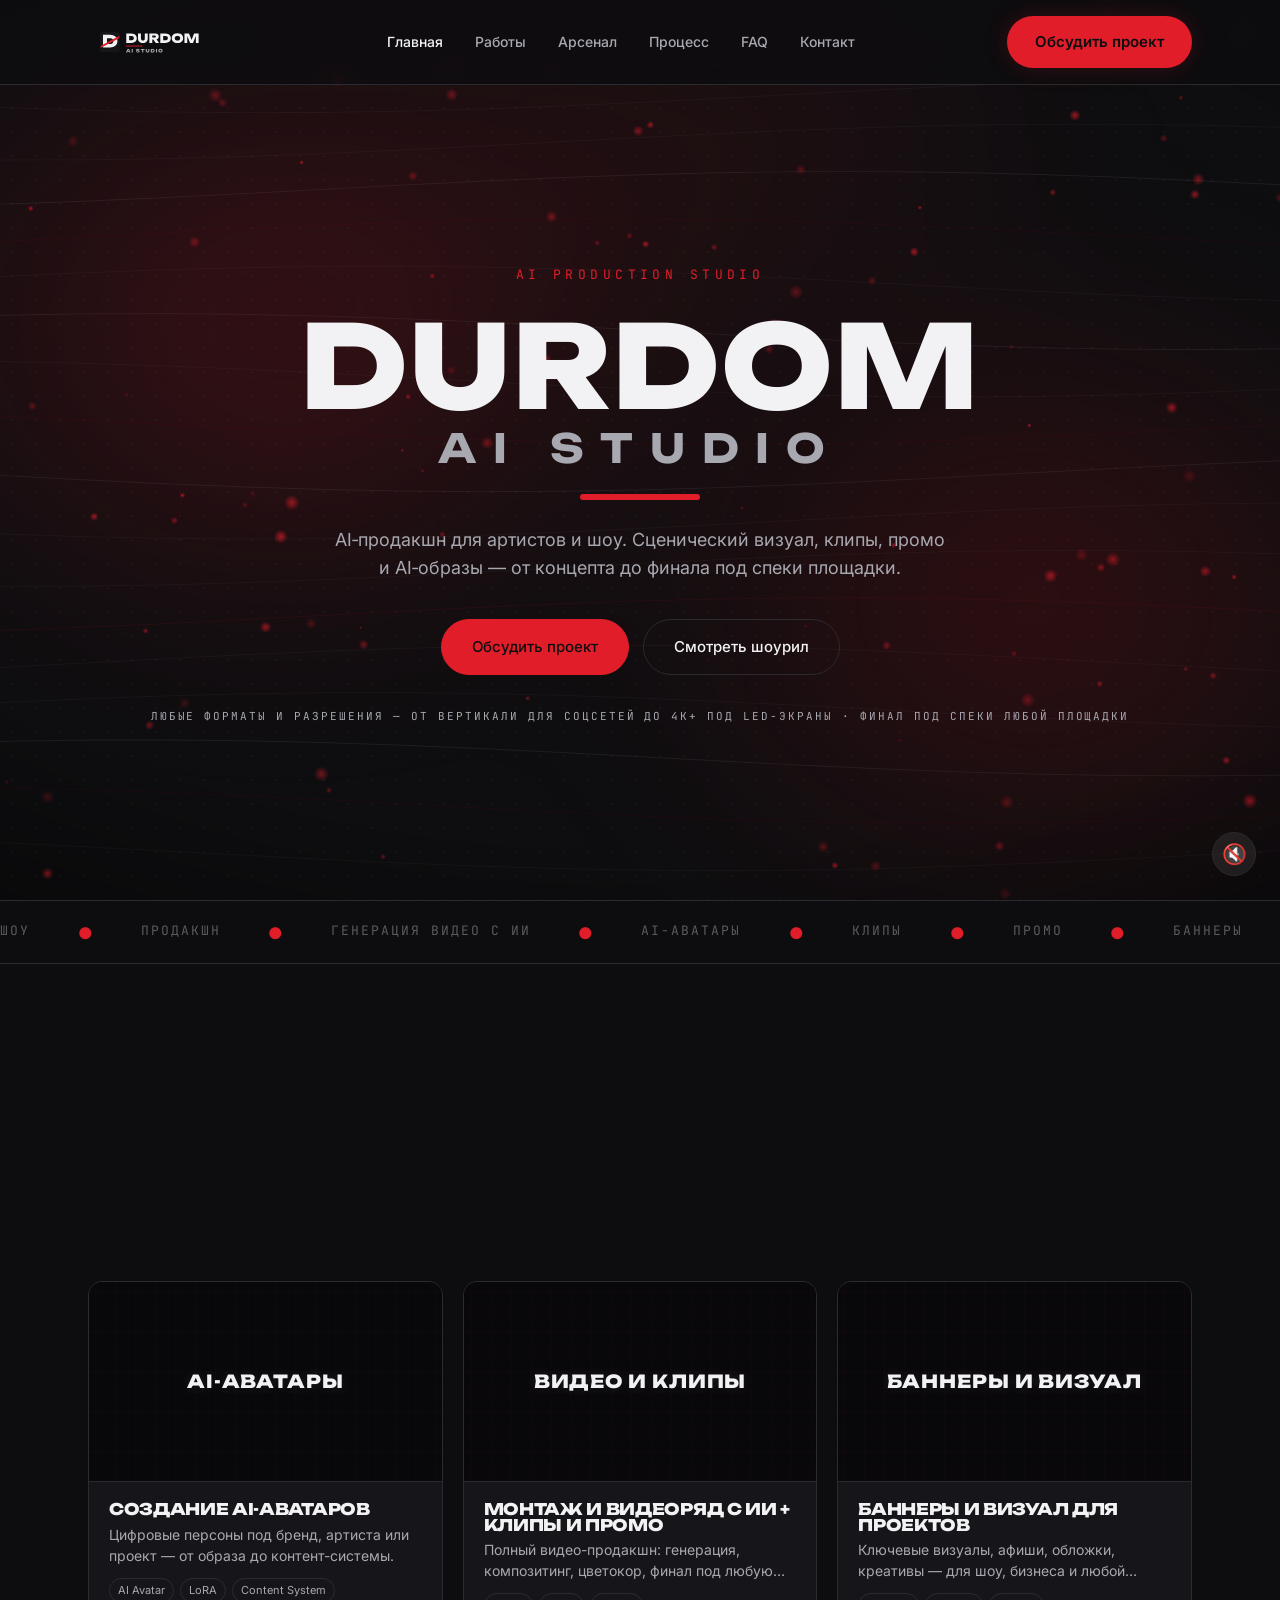
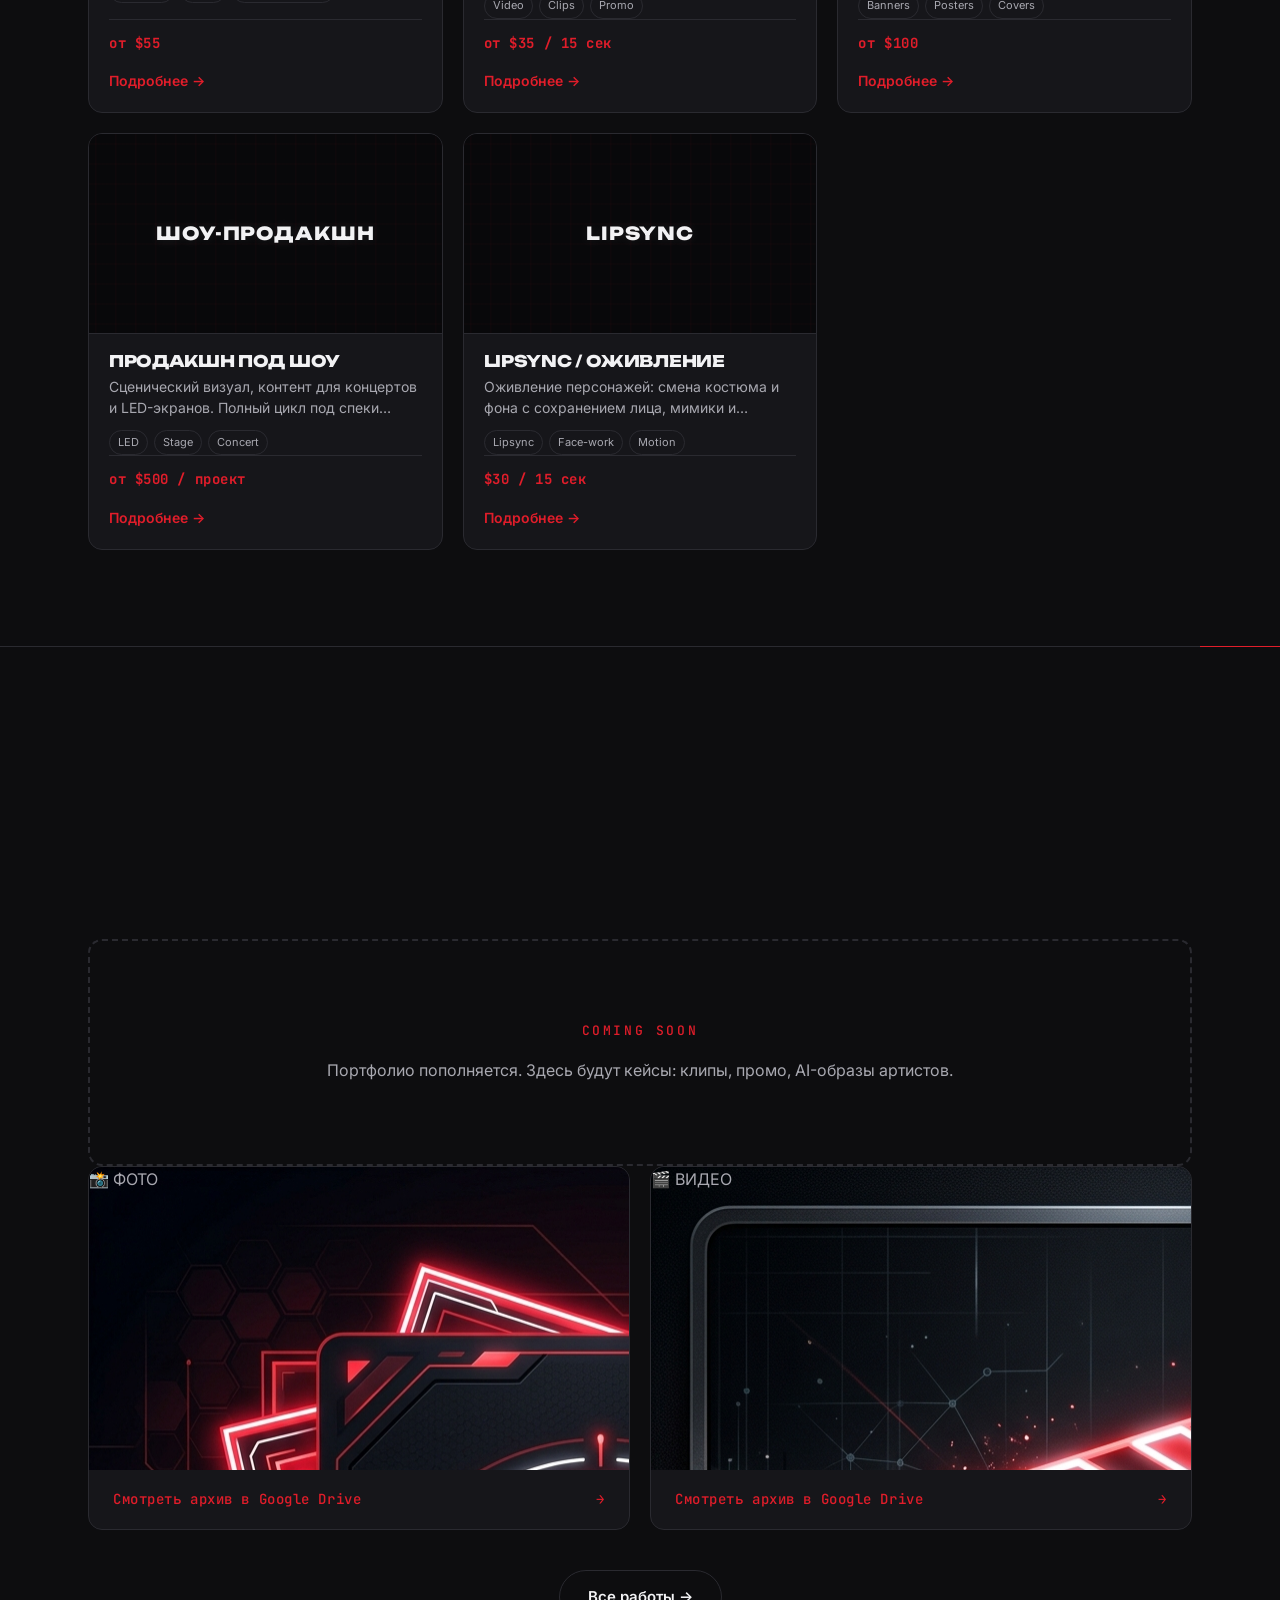
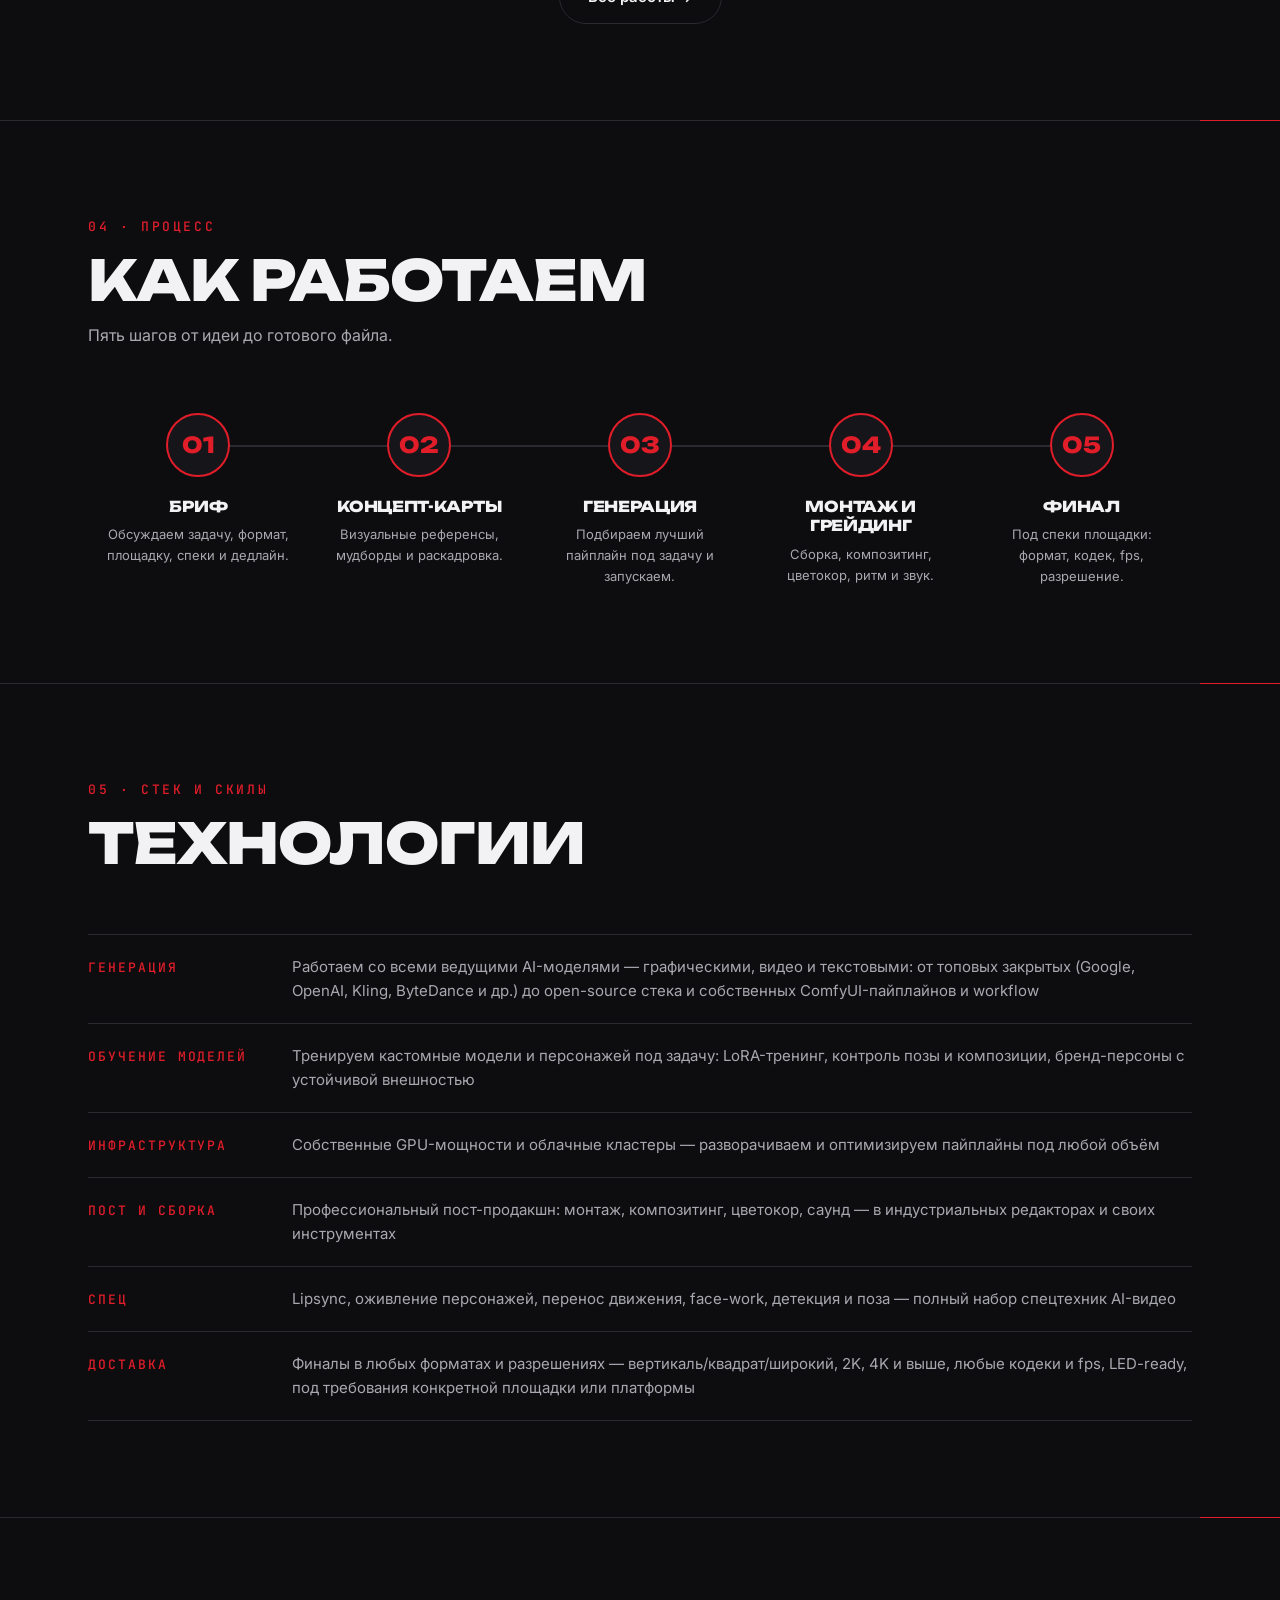
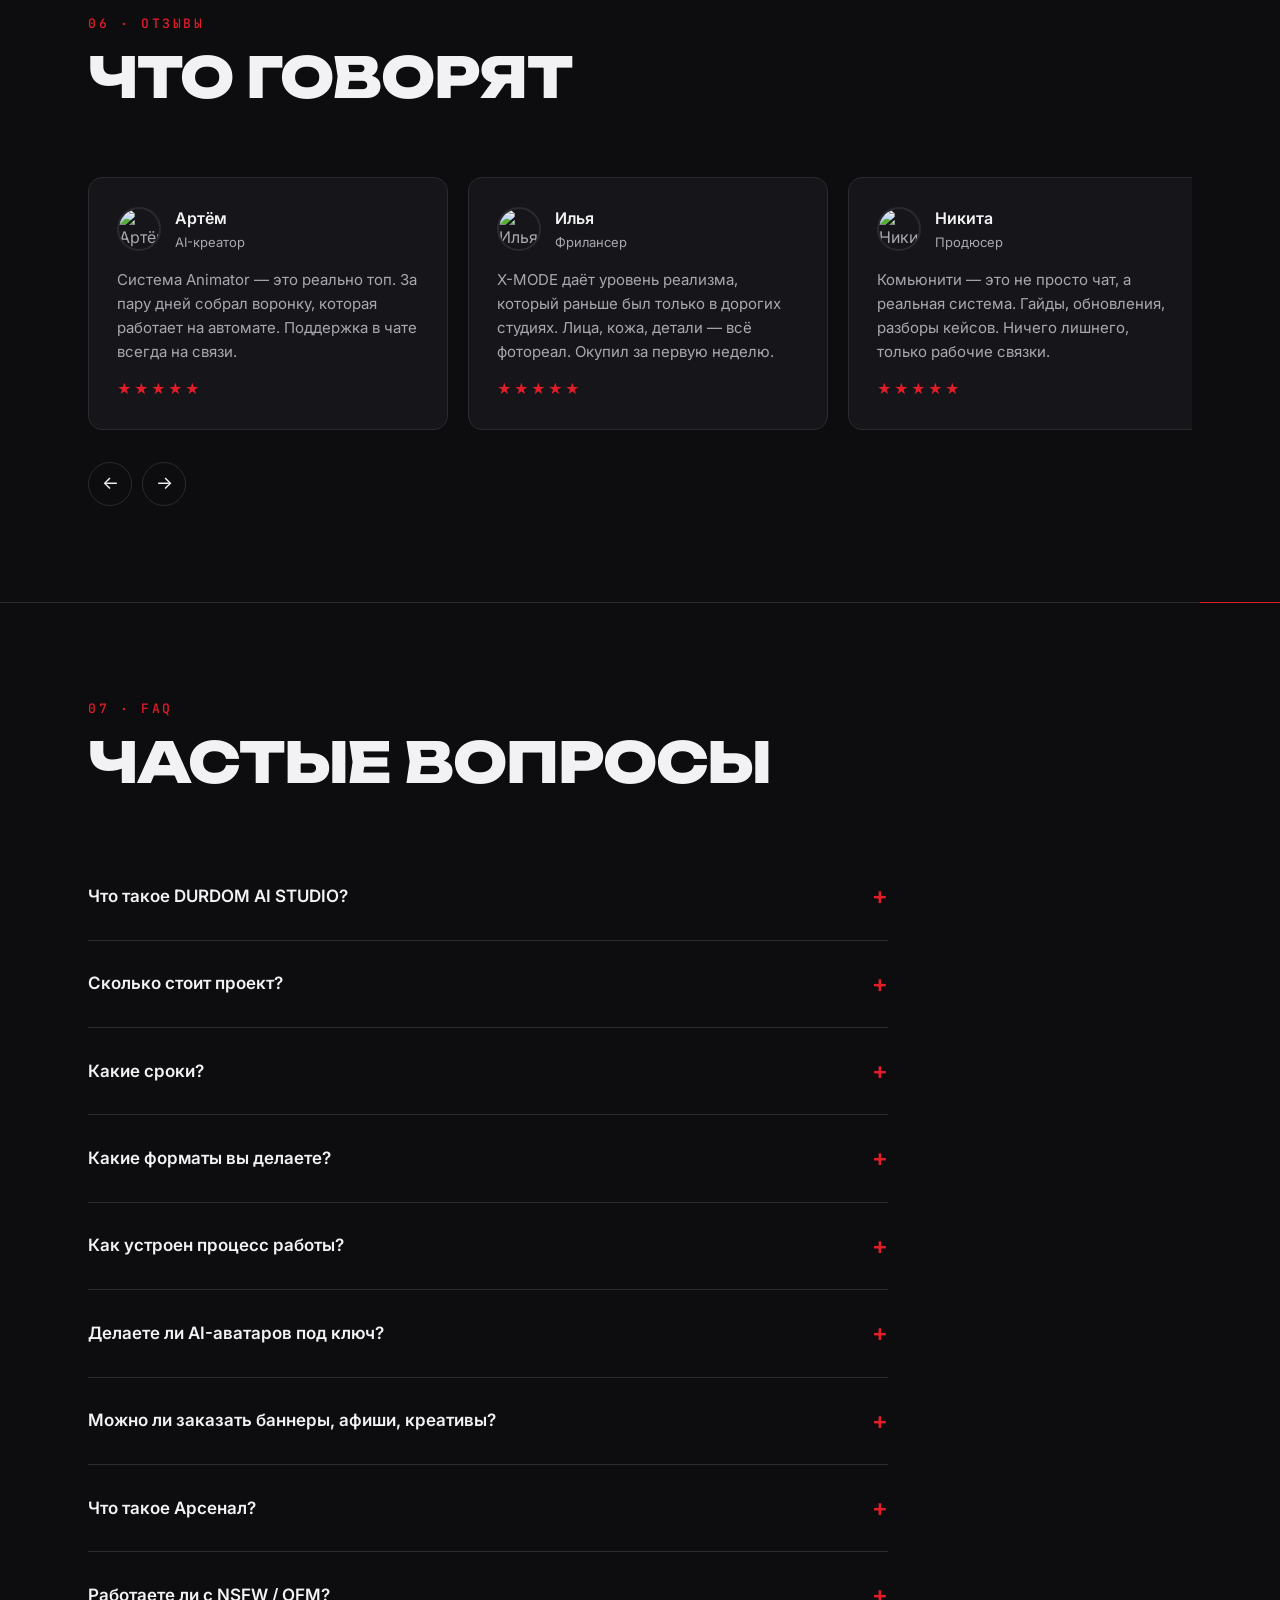
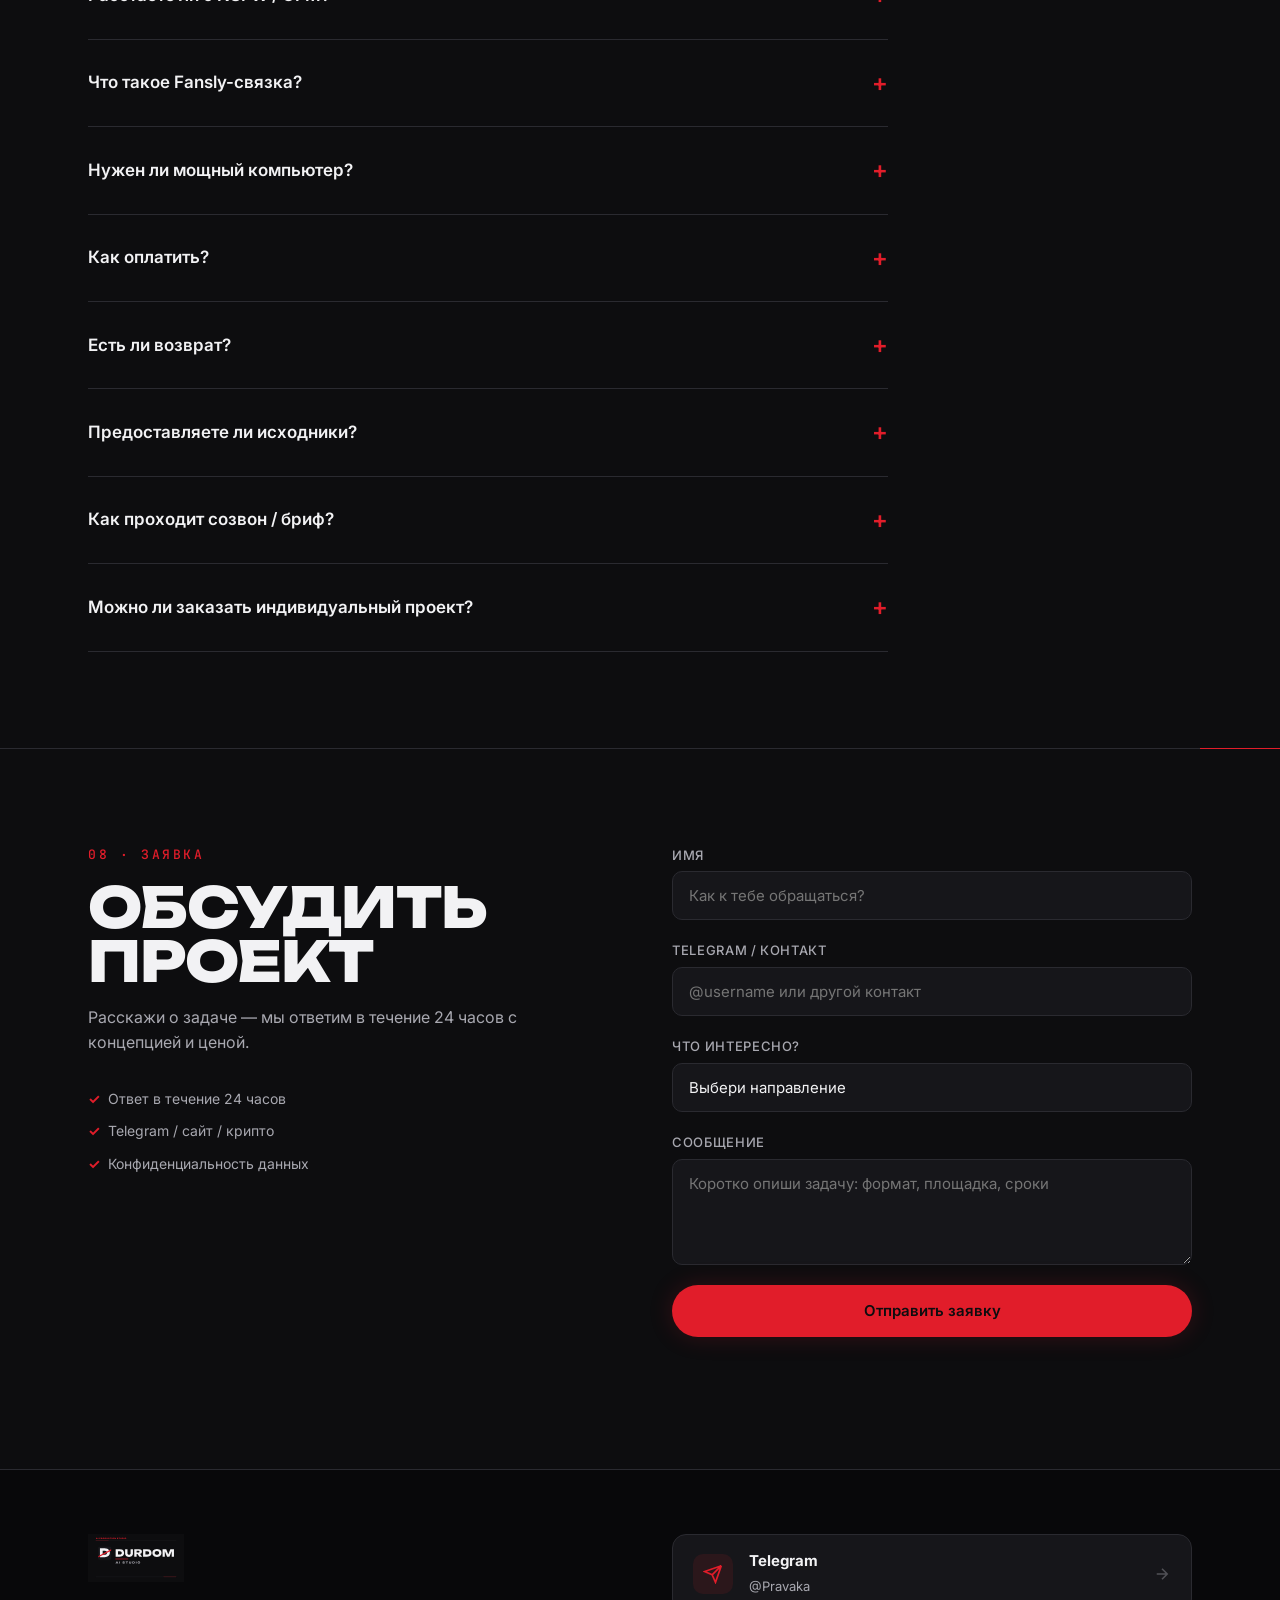
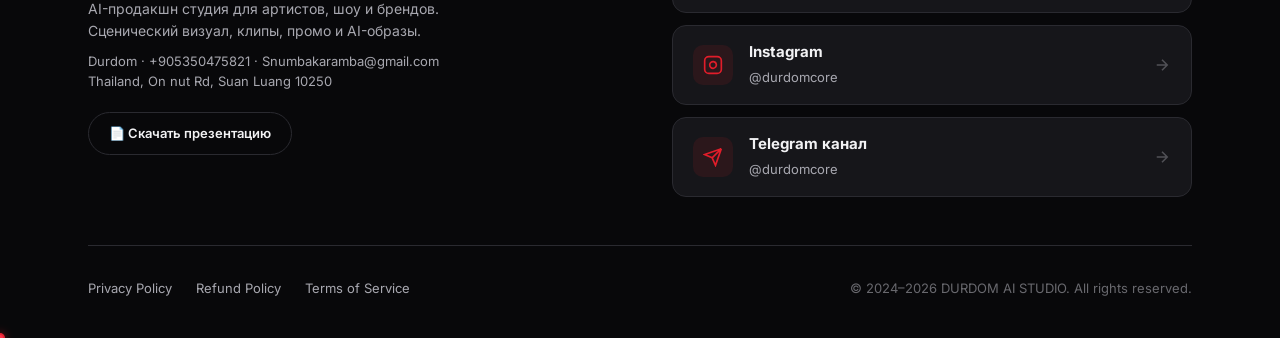
==== commit e202ef9d: "Update index.html" ====
--- a/index.html
+++ b/index.html
@@ -151,7 +151,7 @@
           <div class="modal__section"><span>Что входит</span><ul class="modal__features" id="svc-modal-features"></ul></div>
           <div class="modal__section"><span>Технологии</span><div class="modal__tags" id="svc-modal-tags"></div></div>
           <div class="modal__section"><span class="pricing-label">ПРАЙС</span><div id="svc-modal-pricing"></div></div>
-          <a href="#inquiry" class="btn btn--primary btn--full" data-modal-close>Обсудить проект <span>→</span></a>
+          <a id="svc-modal-main-btn" href="#inquiry" class="btn btn--primary btn--full" data-modal-close>Обсудить проект <span>→</span></a>
         </div>
       </div>
     </div>
@@ -417,4 +417,4 @@
   <script src="assets.js" defer></script>
   <script src="script.js" defer></script>
 </body>
-</html>+</html>
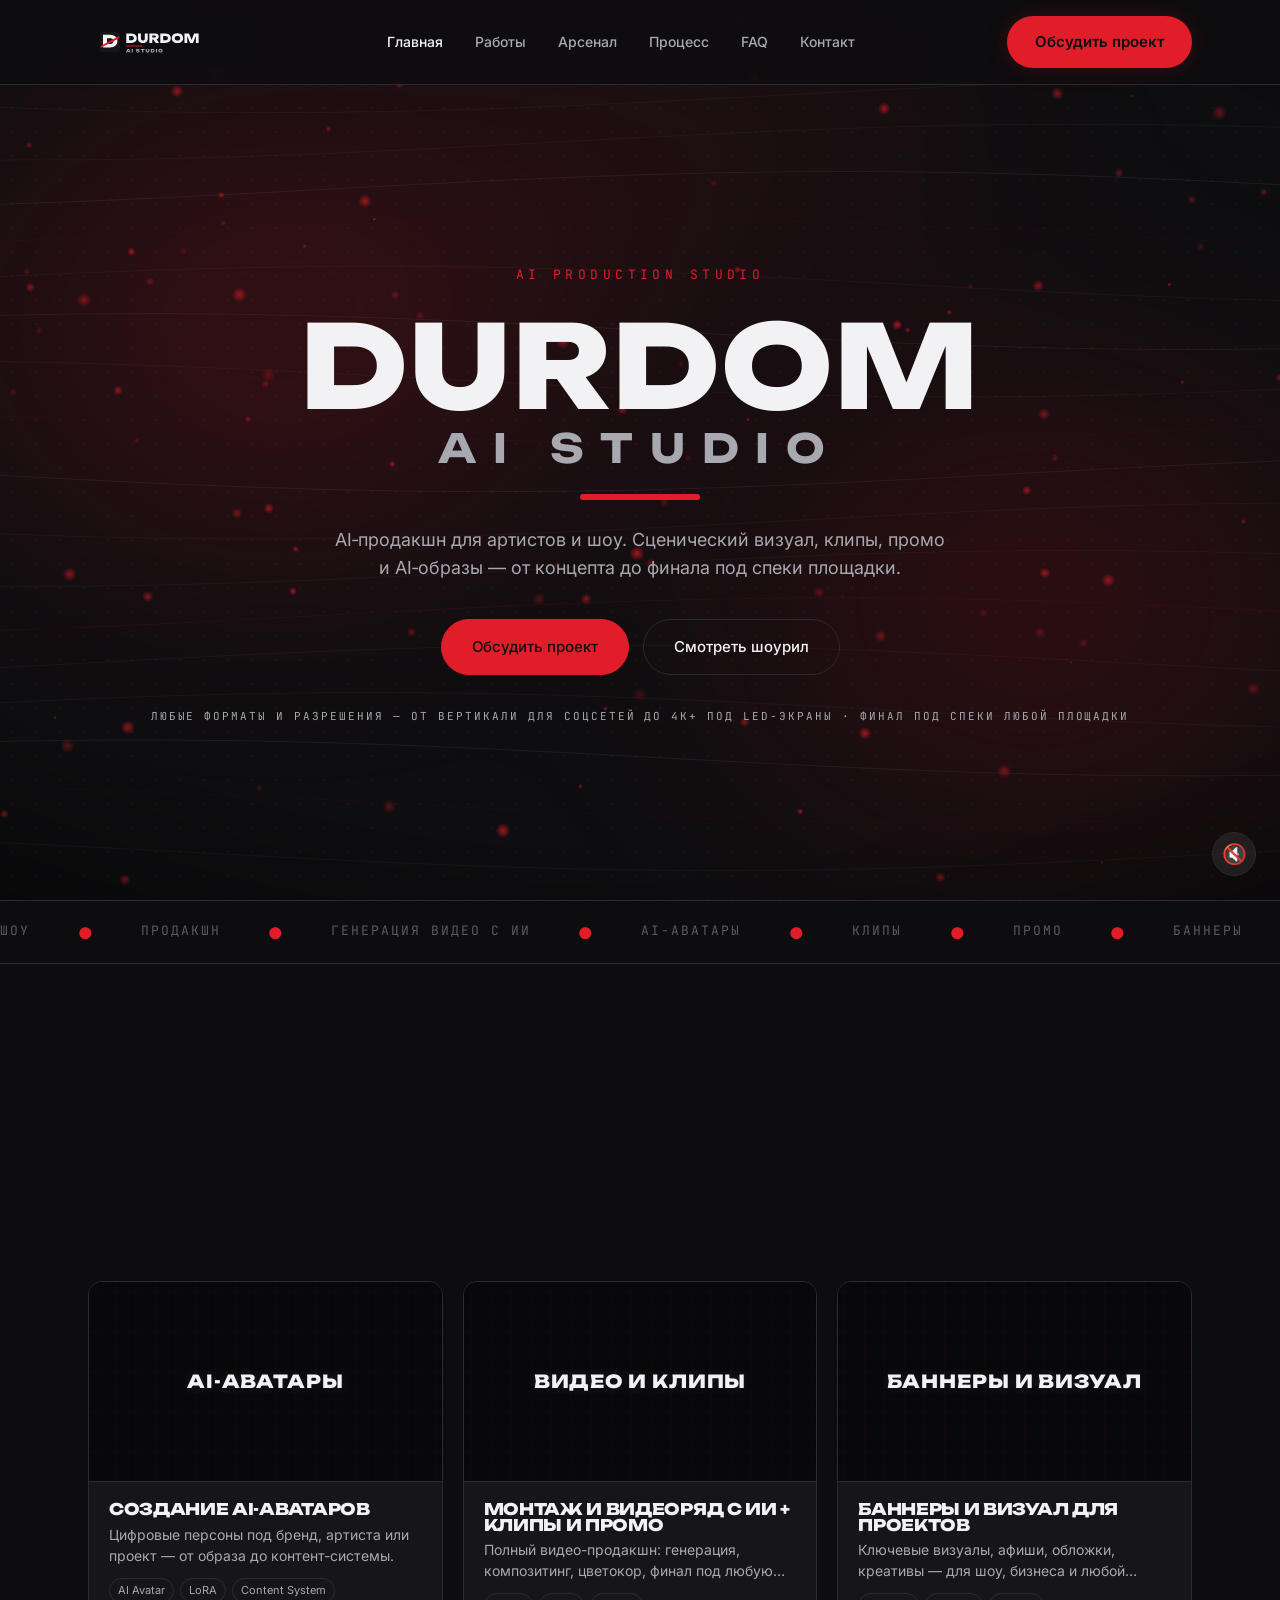
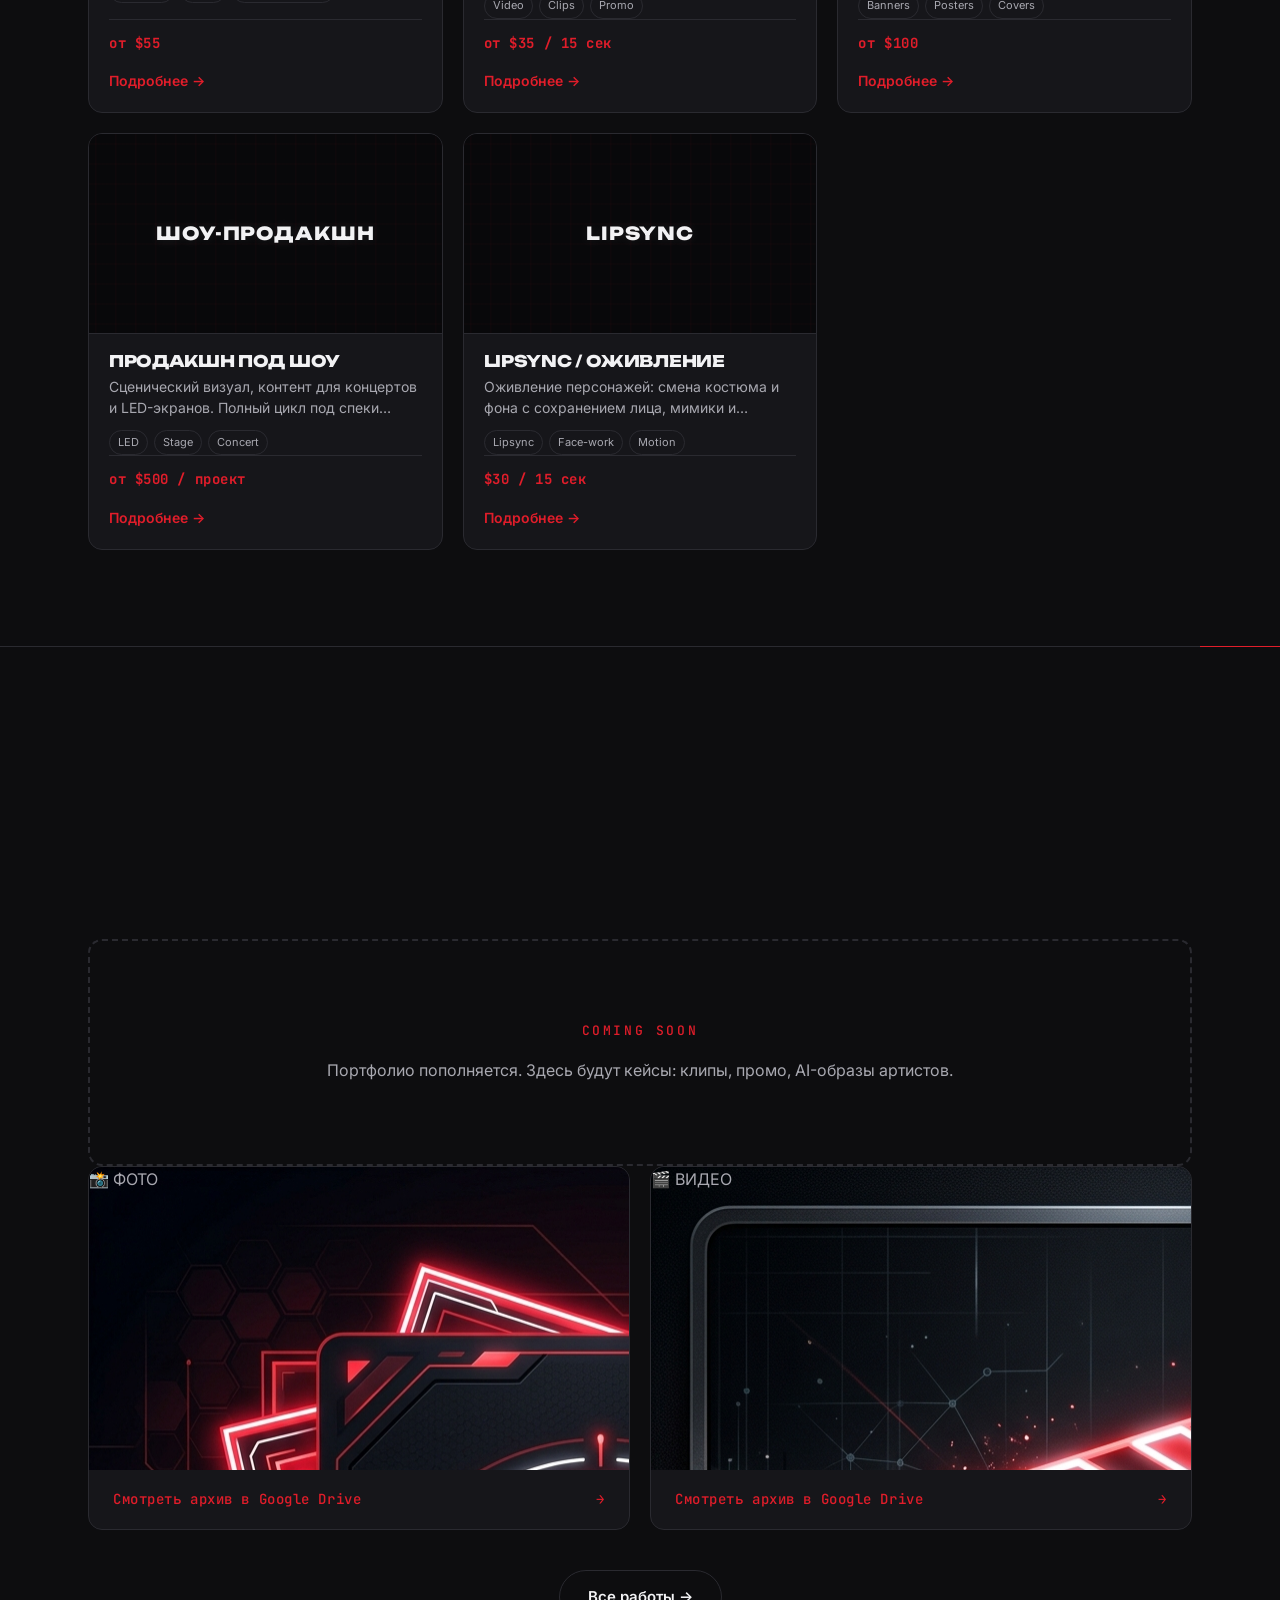
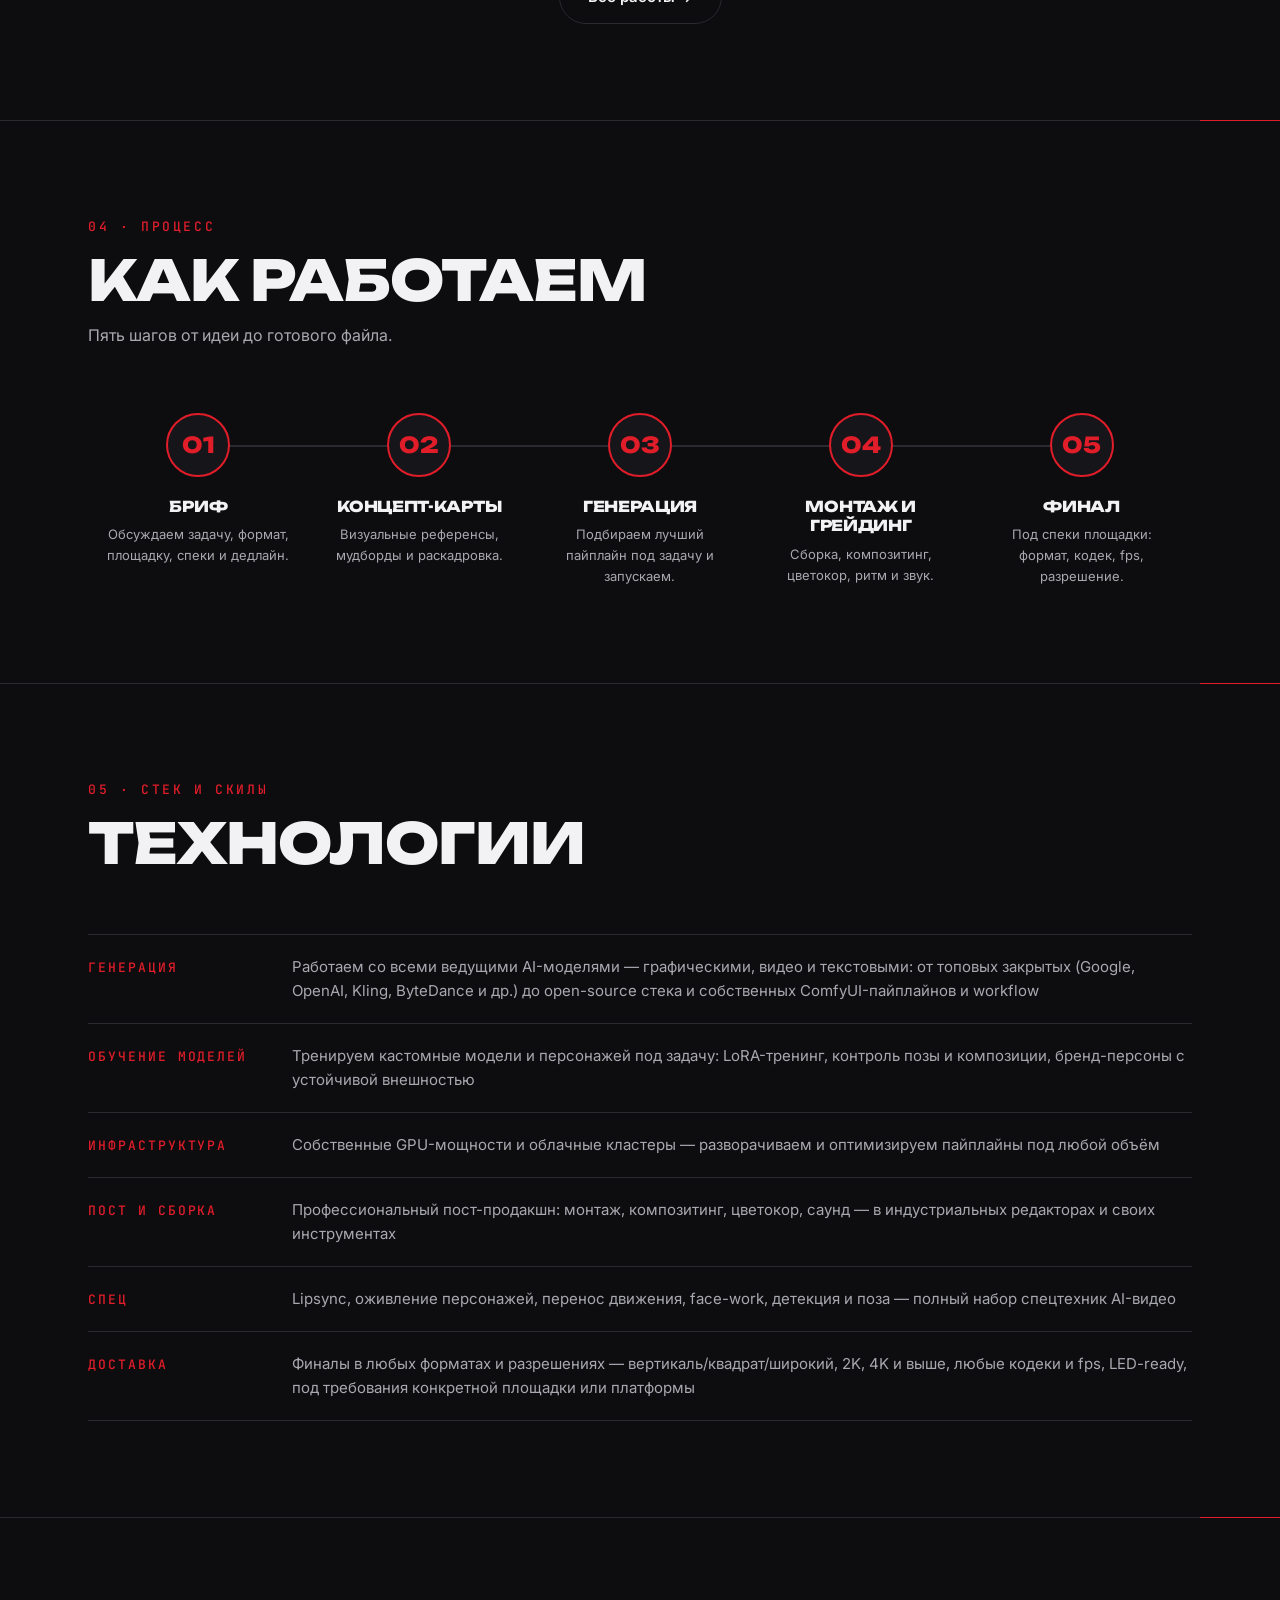
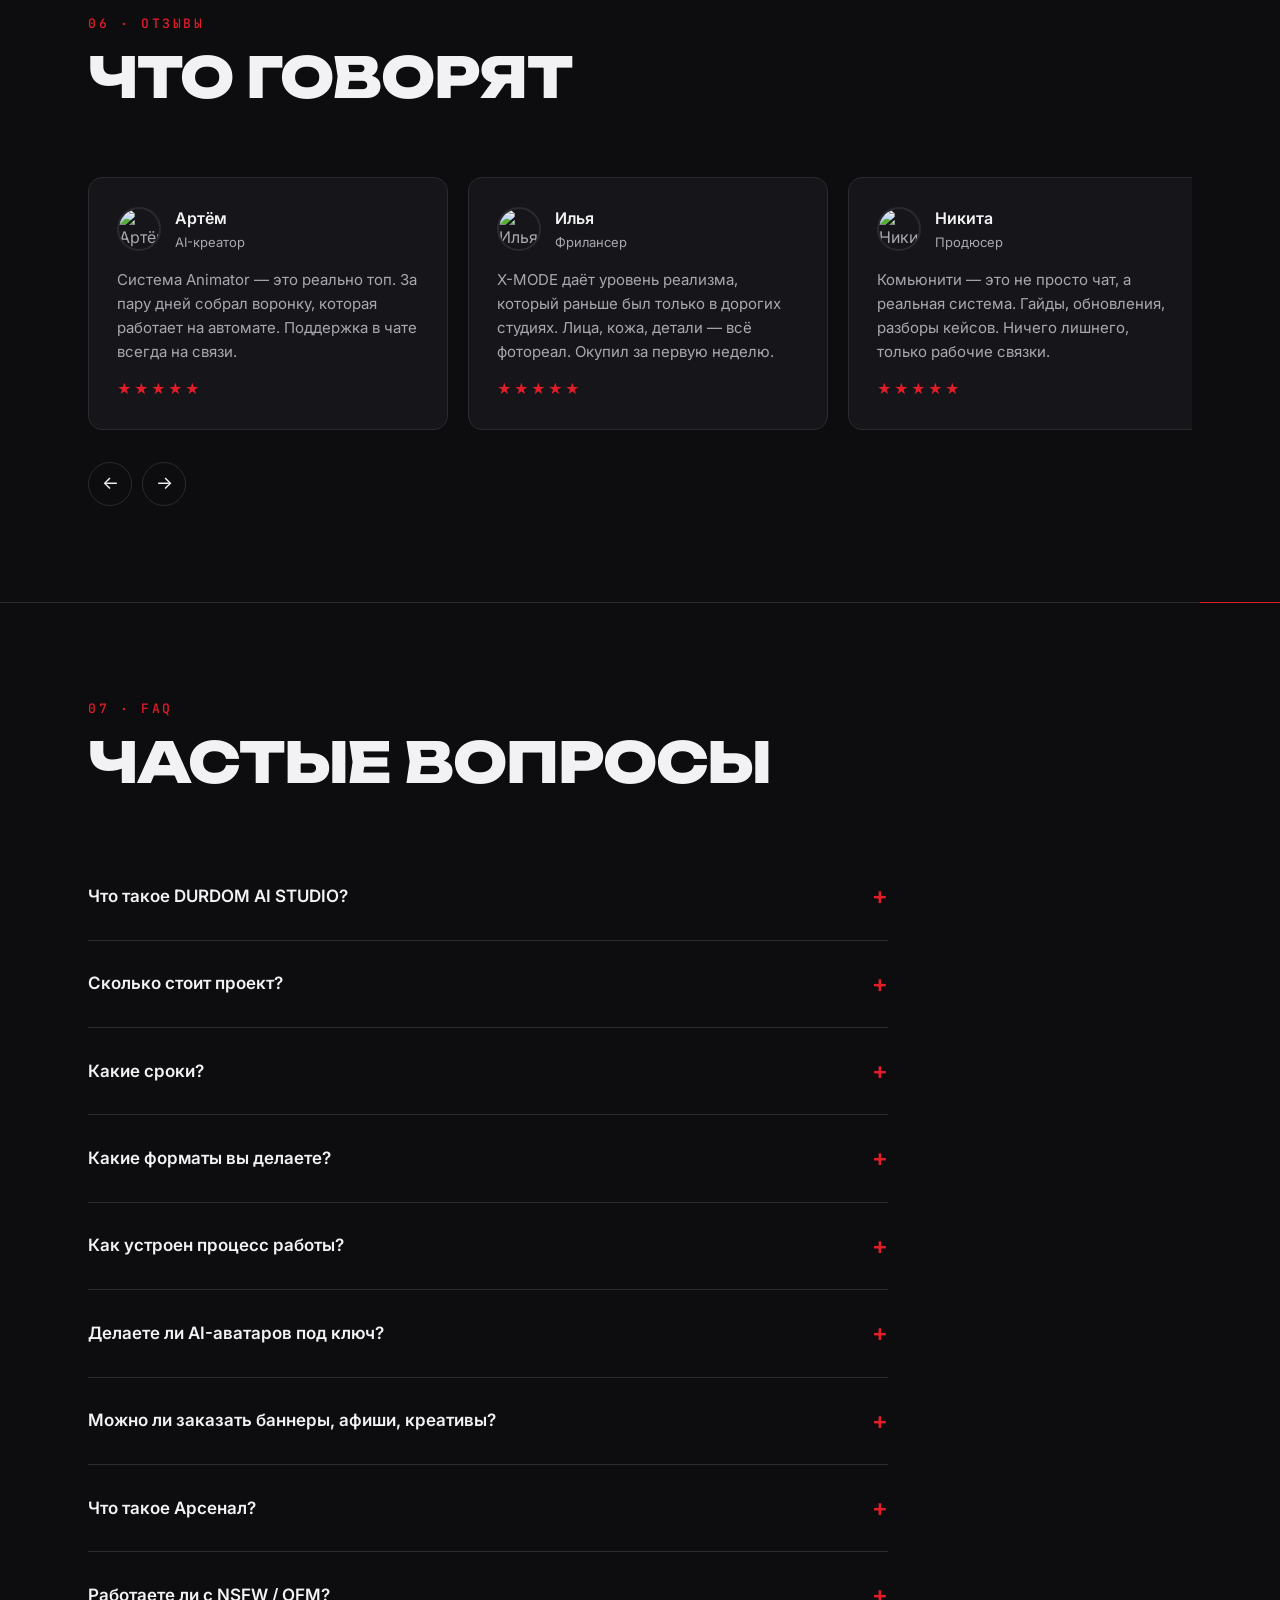
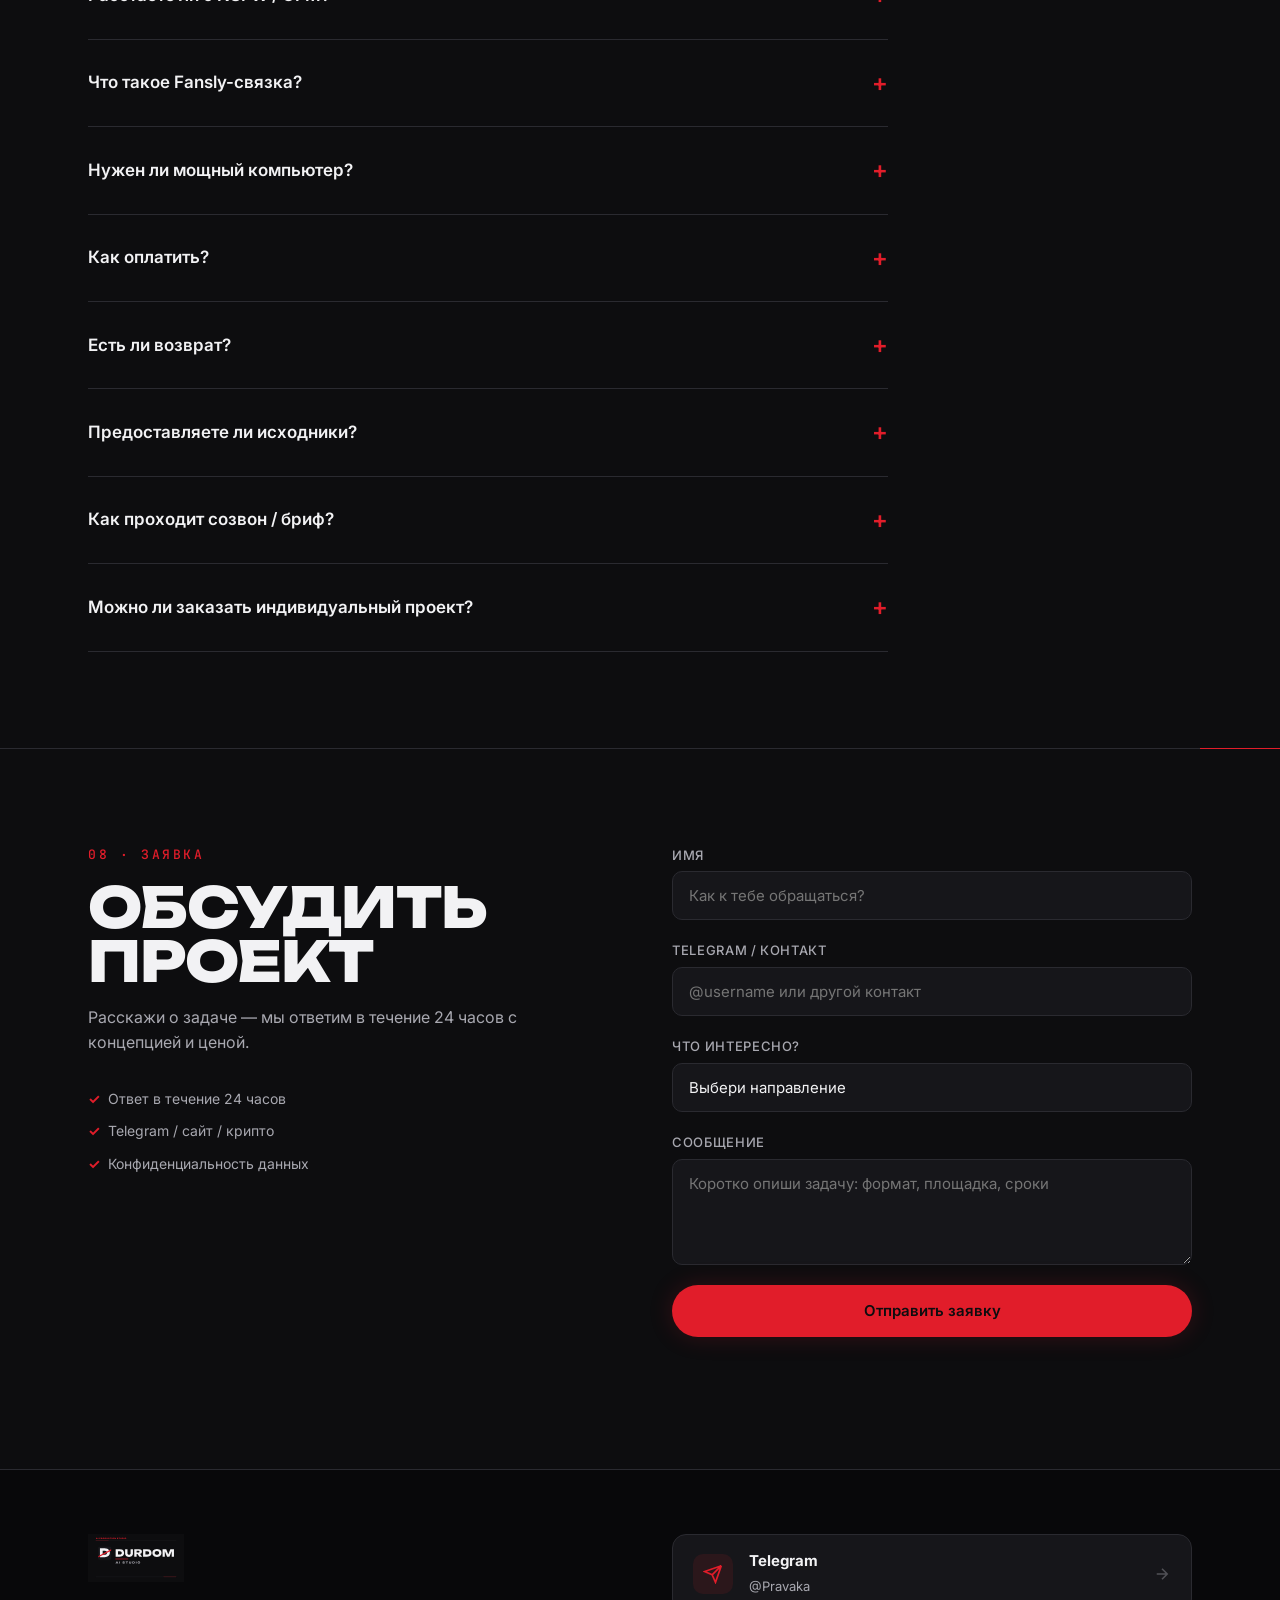
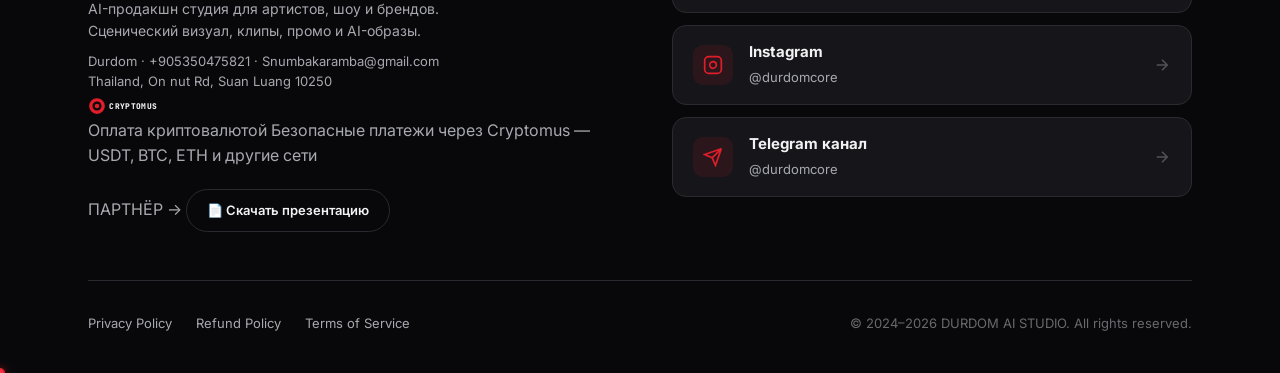
==== commit 70e95b0c: "Update index.html" ====
--- a/index.html
+++ b/index.html
@@ -377,6 +377,22 @@
             <div>Durdom · +905350475821 · Snumbakaramba@gmail.com</div>
             <div>Thailand, On nut Rd, Suan Luang 10250</div>
           </div>
+          <a href="https://cryptomus.com" target="_blank" rel="noopener" class="payment-partner reveal" aria-label="Оплата через Cryptomus — платёжный партнёр" style="margin-top: 20px;">
+            <div class="payment-partner__logo">
+              <svg viewBox="0 0 160 32" class="cryptomus-logo-svg" style="height: 18px; width: auto; fill: currentColor; display: inline-block; vertical-align: middle;">
+                <g fill="#e11d2a">
+                  <path d="M16 2a14 14 0 100 28 14 14 0 000-28zm0 22a8 8 0 110-16 8 8 0 010 16z"/>
+                  <circle cx="16" cy="16" r="4"/>
+                </g>
+                <text x="38" y="21" font-family="var(--font-mono)" font-size="14" font-weight="900" letter-spacing="0.04em" fill="var(--ink)">CRYPTOMUS</text>
+              </svg>
+            </div>
+            <div class="payment-partner__info">
+              <span class="payment-partner__title">Оплата криптовалютой</span>
+              <span class="payment-partner__subtitle">Безопасные платежи через Cryptomus — USDT, BTC, ETH и другие сети</span>
+            </div>
+            <span class="payment-partner__badge">ПАРТНЁР <span>→</span></span>
+          </a>
           <a href="DURDOM_AI_STUDIO_onepager.pdf" target="_blank" class="btn btn--secondary" style="margin-top:20px;font-size:13px;padding:10px 20px">📄 Скачать презентацию</a>
         </div>
         <div class="footer-socials">
--- a/styles.css
+++ b/styles.css
@@ -907,6 +907,31 @@
   margin: 12px 0 0;
 }
 
+.pricing-footnote-sec {
+  margin-top: 12px;
+  font-family: var(--font-mono);
+  font-size: 11px;
+  color: var(--muted);
+  opacity: 0.6;
+  line-height: 1.4;
+}
+
+.spinner {
+  display: inline-block;
+  width: 12px;
+  height: 12px;
+  border: 2px solid rgba(255,255,255,0.3);
+  border-radius: 50%;
+  border-top-color: #fff;
+  animation: spin 0.8s linear infinite;
+  margin-left: 8px;
+  vertical-align: middle;
+}
+
+@keyframes spin {
+  to { transform: rotate(360deg); }
+}
+
 /* === 40. V2 RESPONSIVE ADDITIONS === */
 @media (max-width: 1024px) {
   .problem-solution { grid-template-columns: 1fr; gap: 32px; }
@@ -918,4 +943,4 @@
   .pricing-variant__head { flex-direction: column; gap: 4px; }
   .pricing-variant__price { font-size: 16px; }
   .svc-card-price { font-size: 13px; }
-}+}
